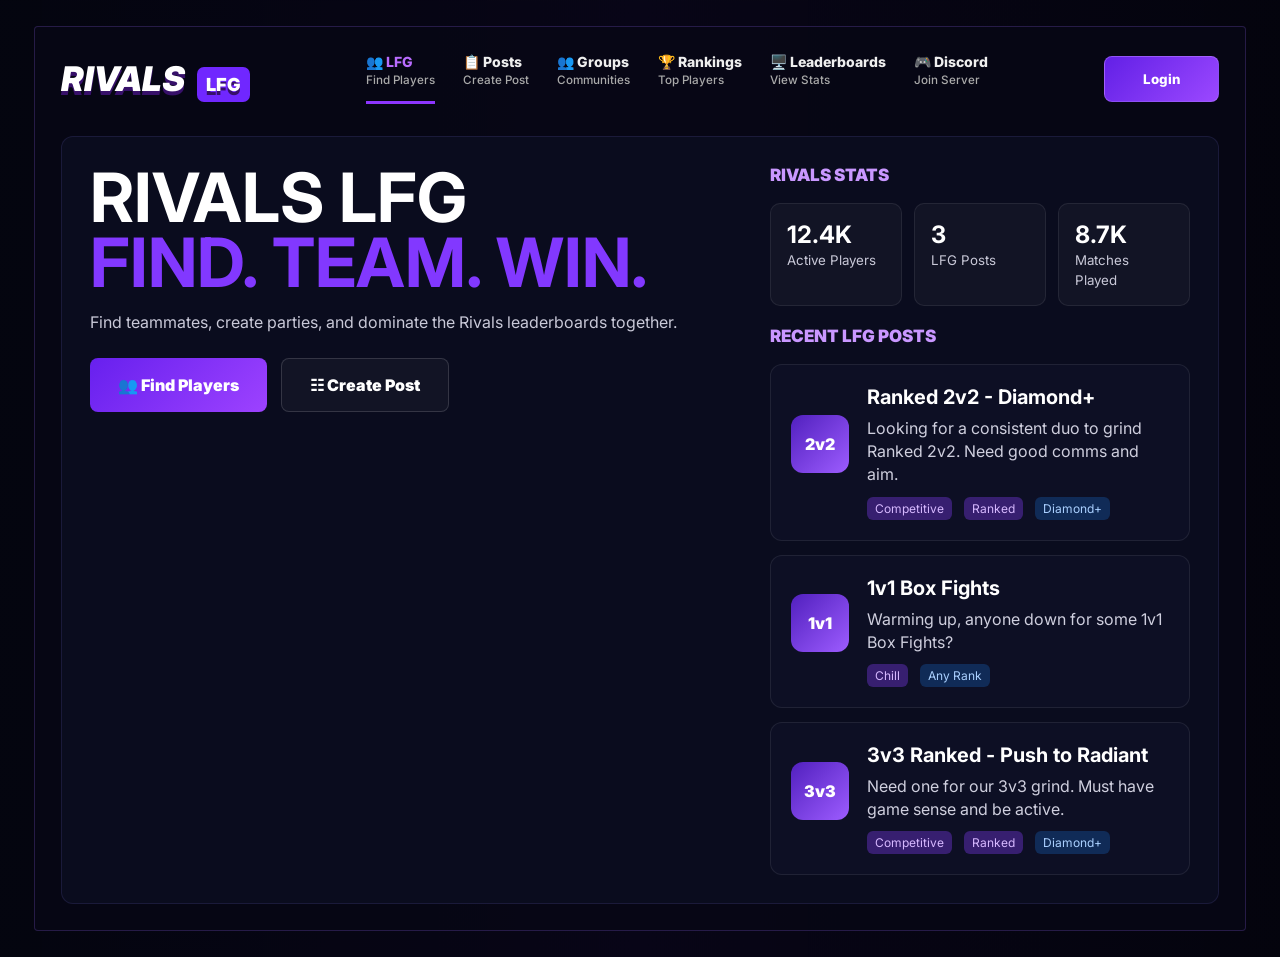
==== index.html @ 2d74c117 "Add files via upload" ====
<!DOCTYPE html>
<html lang="en">
<head>
<meta charset="UTF-8" />
<meta name="viewport" content="width=device-width, initial-scale=1.0" />
<title>Rivals LFG</title>
<link href="https://fonts.googleapis.com/css2?family=Inter:wght@400;600;700;800;900&display=swap" rel="stylesheet">
<style>
*{margin:0;padding:0;box-sizing:border-box;font-family:Inter,sans-serif}
body{background:#05050d;color:white;min-height:100vh}
.page{
  min-height:100vh;
  padding:26px 34px;
  background:
    linear-gradient(90deg,rgba(4,5,15,.97),rgba(8,5,24,.88),rgba(4,4,13,.96)),
    url("background.png");
  background-size:cover;
  background-position:center;
}
.shell{
  border:1px solid rgba(150,100,255,.22);
  background:rgba(7,8,22,.86);
  border-radius:4px;
  min-height:calc(100vh - 52px);
  padding:26px;
}
nav{display:flex;align-items:center;justify-content:space-between;margin-bottom:32px}
.logo{font-size:34px;font-weight:950;font-style:italic;text-shadow:0 4px 0 #37106a}
.logo span{font-size:18px;background:#7027ff;padding:7px 9px;border-radius:7px;margin-left:6px;font-style:normal}
.nav-links{display:flex;gap:28px}
.nav-item{font-size:14px;font-weight:800;color:#eee;padding-bottom:14px}
.nav-item small{display:block;color:#aaa;font-weight:500;margin-top:3px}
.active{color:#b96cff;border-bottom:3px solid #8d35ff}
.login{
  background:linear-gradient(135deg,#6220e6,#9b48ff);
  border:1px solid rgba(180,130,255,.45);
  color:white;
  padding:14px 38px;
  border-radius:8px;
  font-weight:800;
}
.panel{
  background:rgba(12,14,34,.82);
  border:1px solid rgba(150,130,255,.12);
  border-radius:12px;
  padding:28px;
}
.header{margin-bottom:26px}
.header h1{font-size:36px;color:#e7d7ff;margin-bottom:8px}
.header p{color:#c9c9d8}
.main{display:grid;grid-template-columns:1fr 420px;gap:26px}
.form-grid{display:grid;grid-template-columns:1fr 1fr;gap:18px}
.field.full{grid-column:1 / 3}
label{
  display:block;
  color:#c997ff;
  font-weight:800;
  font-size:14px;
  margin-bottom:8px;
}
input,textarea{
  width:100%;
  background:rgba(5,6,18,.75);
  border:1px solid rgba(255,255,255,.1);
  color:white;
  border-radius:8px;
  padding:15px;
  outline:none;
  font-size:14px;
}
textarea{height:140px;resize:none}

.dropdown{position:relative;width:100%}
.dropdown-btn{
  width:100%;
  height:52px;
  background:rgba(5,6,18,.75);
  border:1px solid rgba(255,255,255,.1);
  color:white;
  border-radius:8px;
  padding:0 16px;
  outline:none;
  font-size:14px;
  font-weight:700;
  display:flex;
  align-items:center;
  justify-content:space-between;
  cursor:pointer;
}
.dropdown-btn:hover{
  border-color:rgba(155,77,255,.75);
  box-shadow:0 0 18px rgba(118,54,255,.18);
}
.dropdown-arrow{
  color:#c997ff;
  font-size:16px;
  transition:.2s;
}
.dropdown.open .dropdown-arrow{transform:rotate(180deg)}
.dropdown-menu{
  display:none;
  position:absolute;
  top:60px;
  left:0;
  width:100%;
  background:rgba(12,14,34,.98);
  border:1px solid rgba(143,74,255,.45);
  border-radius:10px;
  overflow:hidden;
  z-index:999;
  backdrop-filter:blur(18px);
  box-shadow:0 18px 45px rgba(0,0,0,.45),0 0 30px rgba(109,36,255,.18);
}
.dropdown.open .dropdown-menu{display:block}
.dropdown-item{
  padding:14px 16px;
  color:#ddd;
  cursor:pointer;
  font-size:14px;
  font-weight:700;
}
.dropdown-item:hover{
  background:rgba(109,36,255,.2);
  color:white;
}
.dropdown-item.selected{
  background:linear-gradient(90deg,rgba(109,36,255,.45),rgba(109,36,255,.16));
  color:white;
}
.dropdown-item.selected::before{
  content:"✓ ";
  color:#c997ff;
}

.tags{display:flex;gap:10px;flex-wrap:wrap}
.tag{
  padding:10px 18px;
  border-radius:8px;
  border:1px solid rgba(157,86,255,.55);
  background:rgba(255,255,255,.035);
  color:#e7e0ff;
  font-weight:700;
  cursor:pointer;
}
.tag.active-tag{background:rgba(124,43,255,.45);border-color:#9b4dff}
.counter{display:flex;align-items:center;gap:12px}
.counter button{
  width:44px;height:44px;border-radius:8px;
  border:1px solid rgba(255,255,255,.12);
  background:rgba(255,255,255,.05);
  color:white;font-size:20px;font-weight:900;
}
.counter span{
  width:60px;height:44px;display:grid;place-items:center;
  border-radius:8px;background:rgba(5,6,18,.75);
  border:1px solid rgba(255,255,255,.1);font-weight:900;
}
.actions{grid-column:1 / 3;display:flex;justify-content:flex-end;gap:14px;margin-top:8px}
.cancel,.create{height:48px;padding:0 32px;border-radius:8px;font-weight:900;cursor:pointer}
.cancel{background:transparent;color:white;border:1px solid rgba(255,255,255,.14)}
.create{
  background:linear-gradient(135deg,#6720ee,#9d42ff);
  color:white;border:none;box-shadow:0 0 25px rgba(118,54,255,.3);
}
.preview{position:sticky;top:24px}
.preview-title{color:#c997ff;font-size:17px;font-weight:900;margin-bottom:18px}
.preview-card{
  background:rgba(15,17,38,.86);
  border:1px solid rgba(143,74,255,.45);
  border-radius:12px;
  padding:22px;
}
.mode-icon{
  width:58px;height:58px;border-radius:12px;
  display:grid;place-items:center;
  background:linear-gradient(135deg,#5120be,#9d5cff);
  font-weight:950;margin-bottom:16px;
}
.preview-card h2{font-size:24px;margin-bottom:10px}
.pill{
  background:rgba(135,60,255,.35);
  color:#d7b9ff;
  padding:4px 8px;
  border-radius:6px;
  font-size:12px;
  margin-right:6px;
}
.blue{background:rgba(20,78,150,.45);color:#aad0ff}
.preview-card p{color:#cfcfde;line-height:1.5;margin:18px 0}
.info{
  display:grid;grid-template-columns:1fr 1fr;gap:14px;
  border-top:1px solid rgba(255,255,255,.08);
  border-bottom:1px solid rgba(255,255,255,.08);
  padding:18px 0;
}
.info div{color:#eee}
.info small{display:block;color:#a66dff;font-weight:800;margin-bottom:4px}
.host{display:flex;align-items:center;gap:12px;margin-top:18px}
.avatar{
  width:48px;height:48px;border-radius:50%;
  background:linear-gradient(135deg,#7b2cff,#ff4db8);
  display:grid;place-items:center;
}
.host small{display:block;color:#9cc4ff;margin-top:3px}
.join{
  width:100%;height:48px;margin-top:20px;border:none;border-radius:8px;
  background:linear-gradient(135deg,#6720ee,#9d42ff);
  color:white;font-weight:900;
}
.notice{
  margin-top:18px;padding:16px;border-radius:10px;
  background:rgba(255,255,255,.035);
  border:1px solid rgba(255,255,255,.08);
  color:#c9c9d8;font-size:14px;line-height:1.45;
}
@media(max-width:1050px){
  .main,.form-grid{grid-template-columns:1fr}
  .field.full,.actions{grid-column:auto}
  nav,.nav-links{flex-wrap:wrap}
}

.main{display:block}
.toolbar{
  display:grid;
  grid-template-columns:1fr 170px 170px 170px;
  gap:12px;
  margin-bottom:20px;
}
.search{
  width:100%;
  background:rgba(5,6,18,.75);
  border:1px solid rgba(255,255,255,.1);
  color:white;
  border-radius:8px;
  padding:15px;
  outline:none;
  font-size:14px;
}
.posts-list{display:grid;gap:14px}
.post-card{
  display:grid;
  grid-template-columns:80px 1fr 170px 90px;
  align-items:center;
  gap:18px;
  padding:20px;
  border-radius:12px;
  background:rgba(15,17,38,.86);
  border:1px solid rgba(255,255,255,.08);
}
.post-card:hover{border-color:rgba(143,74,255,.45);box-shadow:0 0 25px rgba(118,54,255,.14)}
.post-card h3{font-size:20px;margin-bottom:8px}
.post-card p{color:#cfcfde;line-height:1.45}
.post-tags{margin-top:10px;display:flex;gap:6px;flex-wrap:wrap}
.host-mini{display:flex;gap:10px;align-items:center}
.avatar-mini{
  width:44px;height:44px;border-radius:50%;
  background:linear-gradient(135deg,#7b2cff,#ff4db8);
  display:grid;place-items:center;
}
.host-mini small{display:block;color:#9cc4ff;margin-top:3px}
.players-mini{text-align:center;color:#d9ccff;font-weight:900}
.empty-state{
  padding:28px;
  border-radius:12px;
  background:rgba(255,255,255,.035);
  border:1px solid rgba(255,255,255,.08);
  color:#c9c9d8;
}
.create-link{
  display:inline-flex;
  align-items:center;
  justify-content:center;
  height:48px;
  padding:0 26px;
  border-radius:8px;
  background:linear-gradient(135deg,#6720ee,#9d42ff);
  color:white;
  text-decoration:none;
  font-weight:900;
  margin-top:18px;
}
@media(max-width:1050px){
  .toolbar,.post-card{grid-template-columns:1fr}
}

.hero{display:grid;grid-template-columns:1fr 420px;gap:26px;align-items:start}
.hero h1{font-size:68px;line-height:.95;color:white;margin-bottom:18px}
.hero h1 span{display:block;color:#8238ff}
.actions-home{display:flex;gap:14px;margin-top:24px}
.home-btn{height:54px;padding:0 28px;border-radius:8px;text-decoration:none;display:flex;align-items:center;font-weight:900}
.primary{background:linear-gradient(135deg,#6720ee,#9d42ff);color:white}
.secondary{border:1px solid rgba(255,255,255,.14);color:white;background:rgba(255,255,255,.035)}
.stats-row{display:grid;grid-template-columns:repeat(3,1fr);gap:12px;margin-bottom:20px}
.stat-box{background:rgba(255,255,255,.035);border:1px solid rgba(255,255,255,.08);border-radius:10px;padding:16px}
.stat-box b{font-size:24px;display:block}
.stat-box small{color:#c9c9d8}
@media(max-width:1050px){.hero{grid-template-columns:1fr}}
</style>
</head>
<body>
<div class="page">
  <div class="shell">
    <nav>
      <div class="logo">RIVALS <span>LFG</span></div>
      <div class="nav-links">
        <div class="nav-item active">👥 LFG<small>Find Players</small></div>
        <div class="nav-item">📋 Posts<small>Create Post</small></div>
        <div class="nav-item">👥 Groups<small>Communities</small></div>
        <div class="nav-item">🏆 Rankings<small>Top Players</small></div>
        <div class="nav-item">🖥️ Leaderboards<small>View Stats</small></div>
        <div class="nav-item">🎮 Discord<small>Join Server</small></div>
      </div>
      <button class="login">Login</button>
    </nav>

    <section class="panel hero">
      <div>
        <div class="header">
          <h1>RIVALS LFG <span>FIND. TEAM. WIN.</span></h1>
          <p>Find teammates, create parties, and dominate the Rivals leaderboards together.</p>
        </div>
        <div class="actions-home">
          <a class="home-btn primary" href="find-players.html">👥 Find Players</a>
          <a class="home-btn secondary" href="create-post.html">☷ Create Post</a>
        </div>
      </div>

      <aside>
        <div class="preview-title">RIVALS STATS</div>
        <div class="stats-row">
          <div class="stat-box"><b id="activePlayers">12.4K</b><small>Active Players</small></div>
          <div class="stat-box"><b id="postCount">0</b><small>LFG Posts</small></div>
          <div class="stat-box"><b>8.7K</b><small>Matches Played</small></div>
        </div>
        <div class="preview-title">RECENT LFG POSTS</div>
        <div class="posts-list" id="recentPosts"></div>
      </aside>
    </section>
  </div>
</div>

<script src="posts.js"></script>
<script>
function modeShort(mode) {
  if (mode.includes("1v1")) return "1v1";
  if (mode.includes("3v3")) return "3v3";
  if (mode.includes("5v5")) return "5v5";
  return "2v2";
}

const posts = getPosts();
document.querySelector("#postCount").textContent = posts.length;

document.querySelector("#recentPosts").innerHTML = posts.slice(0,3).map(post => `
  <article class="post-card" style="grid-template-columns:58px 1fr;">
    <div class="mode-icon">${modeShort(post.gameMode)}</div>
    <div>
      <h3>${post.title}</h3>
      <p>${post.description}</p>
      <div class="post-tags">
        ${post.tags.map(tag => `<span class="pill">${tag}</span>`).join("")}
        <span class="pill blue">${post.rank}</span>
      </div>
    </div>
  </article>
`).join("");
</script>
</body>
</html>
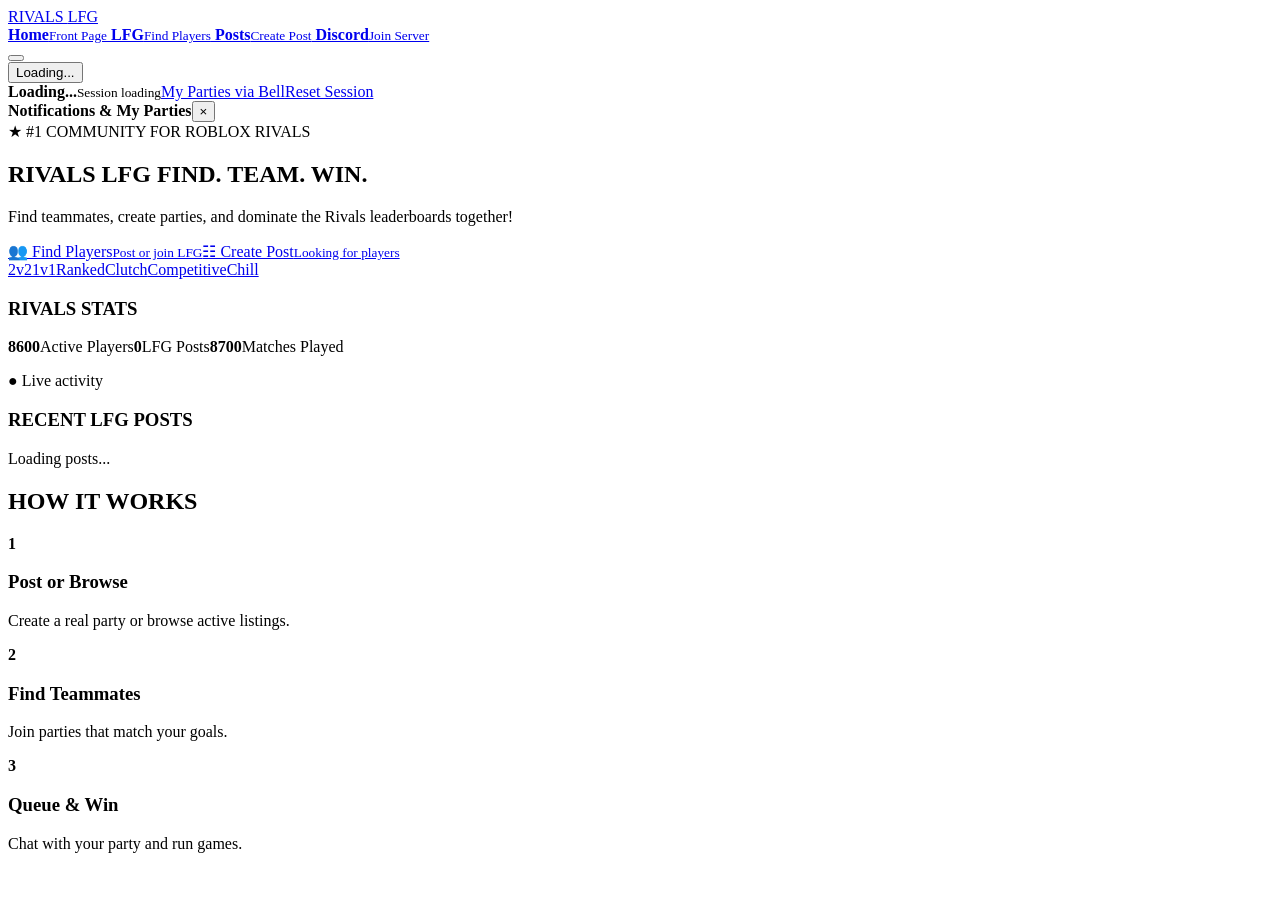
==== commit 29c3d503: "Add files via upload" ====
--- a/index.html
+++ b/index.html
@@ -1,369 +1 @@
-<!DOCTYPE html>
-<html lang="en">
-<head>
-<meta charset="UTF-8" />
-<meta name="viewport" content="width=device-width, initial-scale=1.0" />
-<title>Rivals LFG</title>
-<link href="https://fonts.googleapis.com/css2?family=Inter:wght@400;600;700;800;900&display=swap" rel="stylesheet">
-<style>
-*{margin:0;padding:0;box-sizing:border-box;font-family:Inter,sans-serif}
-body{background:#05050d;color:white;min-height:100vh}
-.page{
-  min-height:100vh;
-  padding:26px 34px;
-  background:
-    linear-gradient(90deg,rgba(4,5,15,.97),rgba(8,5,24,.88),rgba(4,4,13,.96)),
-    url("background.png");
-  background-size:cover;
-  background-position:center;
-}
-.shell{
-  border:1px solid rgba(150,100,255,.22);
-  background:rgba(7,8,22,.86);
-  border-radius:4px;
-  min-height:calc(100vh - 52px);
-  padding:26px;
-}
-nav{display:flex;align-items:center;justify-content:space-between;margin-bottom:32px}
-.logo{font-size:34px;font-weight:950;font-style:italic;text-shadow:0 4px 0 #37106a}
-.logo span{font-size:18px;background:#7027ff;padding:7px 9px;border-radius:7px;margin-left:6px;font-style:normal}
-.nav-links{display:flex;gap:28px}
-.nav-item{font-size:14px;font-weight:800;color:#eee;padding-bottom:14px}
-.nav-item small{display:block;color:#aaa;font-weight:500;margin-top:3px}
-.active{color:#b96cff;border-bottom:3px solid #8d35ff}
-.login{
-  background:linear-gradient(135deg,#6220e6,#9b48ff);
-  border:1px solid rgba(180,130,255,.45);
-  color:white;
-  padding:14px 38px;
-  border-radius:8px;
-  font-weight:800;
-}
-.panel{
-  background:rgba(12,14,34,.82);
-  border:1px solid rgba(150,130,255,.12);
-  border-radius:12px;
-  padding:28px;
-}
-.header{margin-bottom:26px}
-.header h1{font-size:36px;color:#e7d7ff;margin-bottom:8px}
-.header p{color:#c9c9d8}
-.main{display:grid;grid-template-columns:1fr 420px;gap:26px}
-.form-grid{display:grid;grid-template-columns:1fr 1fr;gap:18px}
-.field.full{grid-column:1 / 3}
-label{
-  display:block;
-  color:#c997ff;
-  font-weight:800;
-  font-size:14px;
-  margin-bottom:8px;
-}
-input,textarea{
-  width:100%;
-  background:rgba(5,6,18,.75);
-  border:1px solid rgba(255,255,255,.1);
-  color:white;
-  border-radius:8px;
-  padding:15px;
-  outline:none;
-  font-size:14px;
-}
-textarea{height:140px;resize:none}
-
-.dropdown{position:relative;width:100%}
-.dropdown-btn{
-  width:100%;
-  height:52px;
-  background:rgba(5,6,18,.75);
-  border:1px solid rgba(255,255,255,.1);
-  color:white;
-  border-radius:8px;
-  padding:0 16px;
-  outline:none;
-  font-size:14px;
-  font-weight:700;
-  display:flex;
-  align-items:center;
-  justify-content:space-between;
-  cursor:pointer;
-}
-.dropdown-btn:hover{
-  border-color:rgba(155,77,255,.75);
-  box-shadow:0 0 18px rgba(118,54,255,.18);
-}
-.dropdown-arrow{
-  color:#c997ff;
-  font-size:16px;
-  transition:.2s;
-}
-.dropdown.open .dropdown-arrow{transform:rotate(180deg)}
-.dropdown-menu{
-  display:none;
-  position:absolute;
-  top:60px;
-  left:0;
-  width:100%;
-  background:rgba(12,14,34,.98);
-  border:1px solid rgba(143,74,255,.45);
-  border-radius:10px;
-  overflow:hidden;
-  z-index:999;
-  backdrop-filter:blur(18px);
-  box-shadow:0 18px 45px rgba(0,0,0,.45),0 0 30px rgba(109,36,255,.18);
-}
-.dropdown.open .dropdown-menu{display:block}
-.dropdown-item{
-  padding:14px 16px;
-  color:#ddd;
-  cursor:pointer;
-  font-size:14px;
-  font-weight:700;
-}
-.dropdown-item:hover{
-  background:rgba(109,36,255,.2);
-  color:white;
-}
-.dropdown-item.selected{
-  background:linear-gradient(90deg,rgba(109,36,255,.45),rgba(109,36,255,.16));
-  color:white;
-}
-.dropdown-item.selected::before{
-  content:"✓ ";
-  color:#c997ff;
-}
-
-.tags{display:flex;gap:10px;flex-wrap:wrap}
-.tag{
-  padding:10px 18px;
-  border-radius:8px;
-  border:1px solid rgba(157,86,255,.55);
-  background:rgba(255,255,255,.035);
-  color:#e7e0ff;
-  font-weight:700;
-  cursor:pointer;
-}
-.tag.active-tag{background:rgba(124,43,255,.45);border-color:#9b4dff}
-.counter{display:flex;align-items:center;gap:12px}
-.counter button{
-  width:44px;height:44px;border-radius:8px;
-  border:1px solid rgba(255,255,255,.12);
-  background:rgba(255,255,255,.05);
-  color:white;font-size:20px;font-weight:900;
-}
-.counter span{
-  width:60px;height:44px;display:grid;place-items:center;
-  border-radius:8px;background:rgba(5,6,18,.75);
-  border:1px solid rgba(255,255,255,.1);font-weight:900;
-}
-.actions{grid-column:1 / 3;display:flex;justify-content:flex-end;gap:14px;margin-top:8px}
-.cancel,.create{height:48px;padding:0 32px;border-radius:8px;font-weight:900;cursor:pointer}
-.cancel{background:transparent;color:white;border:1px solid rgba(255,255,255,.14)}
-.create{
-  background:linear-gradient(135deg,#6720ee,#9d42ff);
-  color:white;border:none;box-shadow:0 0 25px rgba(118,54,255,.3);
-}
-.preview{position:sticky;top:24px}
-.preview-title{color:#c997ff;font-size:17px;font-weight:900;margin-bottom:18px}
-.preview-card{
-  background:rgba(15,17,38,.86);
-  border:1px solid rgba(143,74,255,.45);
-  border-radius:12px;
-  padding:22px;
-}
-.mode-icon{
-  width:58px;height:58px;border-radius:12px;
-  display:grid;place-items:center;
-  background:linear-gradient(135deg,#5120be,#9d5cff);
-  font-weight:950;margin-bottom:16px;
-}
-.preview-card h2{font-size:24px;margin-bottom:10px}
-.pill{
-  background:rgba(135,60,255,.35);
-  color:#d7b9ff;
-  padding:4px 8px;
-  border-radius:6px;
-  font-size:12px;
-  margin-right:6px;
-}
-.blue{background:rgba(20,78,150,.45);color:#aad0ff}
-.preview-card p{color:#cfcfde;line-height:1.5;margin:18px 0}
-.info{
-  display:grid;grid-template-columns:1fr 1fr;gap:14px;
-  border-top:1px solid rgba(255,255,255,.08);
-  border-bottom:1px solid rgba(255,255,255,.08);
-  padding:18px 0;
-}
-.info div{color:#eee}
-.info small{display:block;color:#a66dff;font-weight:800;margin-bottom:4px}
-.host{display:flex;align-items:center;gap:12px;margin-top:18px}
-.avatar{
-  width:48px;height:48px;border-radius:50%;
-  background:linear-gradient(135deg,#7b2cff,#ff4db8);
-  display:grid;place-items:center;
-}
-.host small{display:block;color:#9cc4ff;margin-top:3px}
-.join{
-  width:100%;height:48px;margin-top:20px;border:none;border-radius:8px;
-  background:linear-gradient(135deg,#6720ee,#9d42ff);
-  color:white;font-weight:900;
-}
-.notice{
-  margin-top:18px;padding:16px;border-radius:10px;
-  background:rgba(255,255,255,.035);
-  border:1px solid rgba(255,255,255,.08);
-  color:#c9c9d8;font-size:14px;line-height:1.45;
-}
-@media(max-width:1050px){
-  .main,.form-grid{grid-template-columns:1fr}
-  .field.full,.actions{grid-column:auto}
-  nav,.nav-links{flex-wrap:wrap}
-}
-
-.main{display:block}
-.toolbar{
-  display:grid;
-  grid-template-columns:1fr 170px 170px 170px;
-  gap:12px;
-  margin-bottom:20px;
-}
-.search{
-  width:100%;
-  background:rgba(5,6,18,.75);
-  border:1px solid rgba(255,255,255,.1);
-  color:white;
-  border-radius:8px;
-  padding:15px;
-  outline:none;
-  font-size:14px;
-}
-.posts-list{display:grid;gap:14px}
-.post-card{
-  display:grid;
-  grid-template-columns:80px 1fr 170px 90px;
-  align-items:center;
-  gap:18px;
-  padding:20px;
-  border-radius:12px;
-  background:rgba(15,17,38,.86);
-  border:1px solid rgba(255,255,255,.08);
-}
-.post-card:hover{border-color:rgba(143,74,255,.45);box-shadow:0 0 25px rgba(118,54,255,.14)}
-.post-card h3{font-size:20px;margin-bottom:8px}
-.post-card p{color:#cfcfde;line-height:1.45}
-.post-tags{margin-top:10px;display:flex;gap:6px;flex-wrap:wrap}
-.host-mini{display:flex;gap:10px;align-items:center}
-.avatar-mini{
-  width:44px;height:44px;border-radius:50%;
-  background:linear-gradient(135deg,#7b2cff,#ff4db8);
-  display:grid;place-items:center;
-}
-.host-mini small{display:block;color:#9cc4ff;margin-top:3px}
-.players-mini{text-align:center;color:#d9ccff;font-weight:900}
-.empty-state{
-  padding:28px;
-  border-radius:12px;
-  background:rgba(255,255,255,.035);
-  border:1px solid rgba(255,255,255,.08);
-  color:#c9c9d8;
-}
-.create-link{
-  display:inline-flex;
-  align-items:center;
-  justify-content:center;
-  height:48px;
-  padding:0 26px;
-  border-radius:8px;
-  background:linear-gradient(135deg,#6720ee,#9d42ff);
-  color:white;
-  text-decoration:none;
-  font-weight:900;
-  margin-top:18px;
-}
-@media(max-width:1050px){
-  .toolbar,.post-card{grid-template-columns:1fr}
-}
-
-.hero{display:grid;grid-template-columns:1fr 420px;gap:26px;align-items:start}
-.hero h1{font-size:68px;line-height:.95;color:white;margin-bottom:18px}
-.hero h1 span{display:block;color:#8238ff}
-.actions-home{display:flex;gap:14px;margin-top:24px}
-.home-btn{height:54px;padding:0 28px;border-radius:8px;text-decoration:none;display:flex;align-items:center;font-weight:900}
-.primary{background:linear-gradient(135deg,#6720ee,#9d42ff);color:white}
-.secondary{border:1px solid rgba(255,255,255,.14);color:white;background:rgba(255,255,255,.035)}
-.stats-row{display:grid;grid-template-columns:repeat(3,1fr);gap:12px;margin-bottom:20px}
-.stat-box{background:rgba(255,255,255,.035);border:1px solid rgba(255,255,255,.08);border-radius:10px;padding:16px}
-.stat-box b{font-size:24px;display:block}
-.stat-box small{color:#c9c9d8}
-@media(max-width:1050px){.hero{grid-template-columns:1fr}}
-</style>
-</head>
-<body>
-<div class="page">
-  <div class="shell">
-    <nav>
-      <div class="logo">RIVALS <span>LFG</span></div>
-      <div class="nav-links">
-        <div class="nav-item active">👥 LFG<small>Find Players</small></div>
-        <div class="nav-item">📋 Posts<small>Create Post</small></div>
-        <div class="nav-item">👥 Groups<small>Communities</small></div>
-        <div class="nav-item">🏆 Rankings<small>Top Players</small></div>
-        <div class="nav-item">🖥️ Leaderboards<small>View Stats</small></div>
-        <div class="nav-item">🎮 Discord<small>Join Server</small></div>
-      </div>
-      <button class="login">Login</button>
-    </nav>
-
-    <section class="panel hero">
-      <div>
-        <div class="header">
-          <h1>RIVALS LFG <span>FIND. TEAM. WIN.</span></h1>
-          <p>Find teammates, create parties, and dominate the Rivals leaderboards together.</p>
-        </div>
-        <div class="actions-home">
-          <a class="home-btn primary" href="find-players.html">👥 Find Players</a>
-          <a class="home-btn secondary" href="create-post.html">☷ Create Post</a>
-        </div>
-      </div>
-
-      <aside>
-        <div class="preview-title">RIVALS STATS</div>
-        <div class="stats-row">
-          <div class="stat-box"><b id="activePlayers">12.4K</b><small>Active Players</small></div>
-          <div class="stat-box"><b id="postCount">0</b><small>LFG Posts</small></div>
-          <div class="stat-box"><b>8.7K</b><small>Matches Played</small></div>
-        </div>
-        <div class="preview-title">RECENT LFG POSTS</div>
-        <div class="posts-list" id="recentPosts"></div>
-      </aside>
-    </section>
-  </div>
-</div>
-
-<script src="posts.js"></script>
-<script>
-function modeShort(mode) {
-  if (mode.includes("1v1")) return "1v1";
-  if (mode.includes("3v3")) return "3v3";
-  if (mode.includes("5v5")) return "5v5";
-  return "2v2";
-}
-
-const posts = getPosts();
-document.querySelector("#postCount").textContent = posts.length;
-
-document.querySelector("#recentPosts").innerHTML = posts.slice(0,3).map(post => `
-  <article class="post-card" style="grid-template-columns:58px 1fr;">
-    <div class="mode-icon">${modeShort(post.gameMode)}</div>
-    <div>
-      <h3>${post.title}</h3>
-      <p>${post.description}</p>
-      <div class="post-tags">
-        ${post.tags.map(tag => `<span class="pill">${tag}</span>`).join("")}
-        <span class="pill blue">${post.rank}</span>
-      </div>
-    </div>
-  </article>
-`).join("");
-</script>
-</body>
-</html>
+<!doctype html><html lang="en"><head><meta charset="utf-8"><meta name="viewport" content="width=device-width,initial-scale=1"><title>Rivals LFG</title><link href="https://fonts.googleapis.com/css2?family=Inter:wght@400;600;700;800;900&display=swap" rel="stylesheet"><link rel="stylesheet" href="static/css/style.css"></head><body><div class="site"><nav class="nav"><a class="logo" href="index.html">RIVALS <span>LFG</span></a><div class="navlinks"><a class="navitem" data-nav="home" href="index.html"><b><span class="nav-ico ico-home"></span> Home</b><small>Front Page</small></a><a class="navitem" data-nav="lfg" href="find-players.html"><b><span class="nav-ico ico-lfg"></span> LFG</b><small>Find Players</small></a><a class="navitem" data-nav="posts" href="create-post.html"><b><span class="nav-ico ico-posts"></span> Posts</b><small>Create Post</small></a><a class="navitem" target="_blank" href="https://discord.com"><b><span class="nav-ico ico-discord"></span> Discord</b><small>Join Server</small></a></div><div class="navright"><button id="bell" class="bell" type="button"><i class="bell-icon"></i></button><div class="profile"><button id="profileBtn" class="loginbtn" type="button">Loading...</button><div class="profilemenu"><strong id="profileName">Loading...</strong><small id="profileMeta">Session loading</small><a href="#" id="profileParties">My Parties via Bell</a><a href="#" id="resetSession">Reset Session</a></div></div></div></nav><div id="notifyPanel" class="notify-panel"><div class="notify-head"><b>Notifications & My Parties</b><button id="closeNotify" type="button">×</button></div><div id="notifyContent" class="notify-content"></div></div><main class="hero"><section><div class="badge">★ #1 COMMUNITY FOR ROBLOX RIVALS</div><h1>RIVALS LFG <span>FIND. TEAM. WIN.</span></h1><p>Find teammates, create parties, and dominate the Rivals leaderboards together!</p><div class="hero-actions"><a class="primary" href="find-players.html">👥 Find Players<small>Post or join LFG</small></a><a class="secondary" href="create-post.html">☷ Create Post<small>Looking for players</small></a></div><div class="tags-mini"><a href="find-players.html?tag=2v2">2v2</a><a href="find-players.html?tag=1v1">1v1</a><a href="find-players.html?tag=Ranked">Ranked</a><a href="find-players.html?tag=Clutch">Clutch</a><a href="find-players.html?tag=Competitive">Competitive</a><a href="find-players.html?tag=Chill">Chill</a></div></section><aside class="home-side"><div class="glass stats"><h3>RIVALS STATS</h3><div><strong id="homeActive">8600</strong><span>Active Players</span><strong id="homePosts">0</strong><span>LFG Posts</span><strong id="homeMatches">8700</strong><span>Matches Played</span></div><p class="live">● Live activity</p></div><div class="glass recent"><h3>RECENT LFG POSTS</h3><div id="recentPosts"><p>Loading posts...</p></div></div></aside></main><section class="how"><h2>HOW IT WORKS</h2><div><article><b>1</b><h3>Post or Browse</h3><p>Create a real party or browse active listings.</p></article><article><b>2</b><h3>Find Teammates</h3><p>Join parties that match your goals.</p></article><article><b>3</b><h3>Queue & Win</h3><p>Chat with your party and run games.</p></article></div></section></div><script src="static/js/config.js"></script><script src="static/js/common.js"></script><script src="static/js/index.js"></script></body></html>
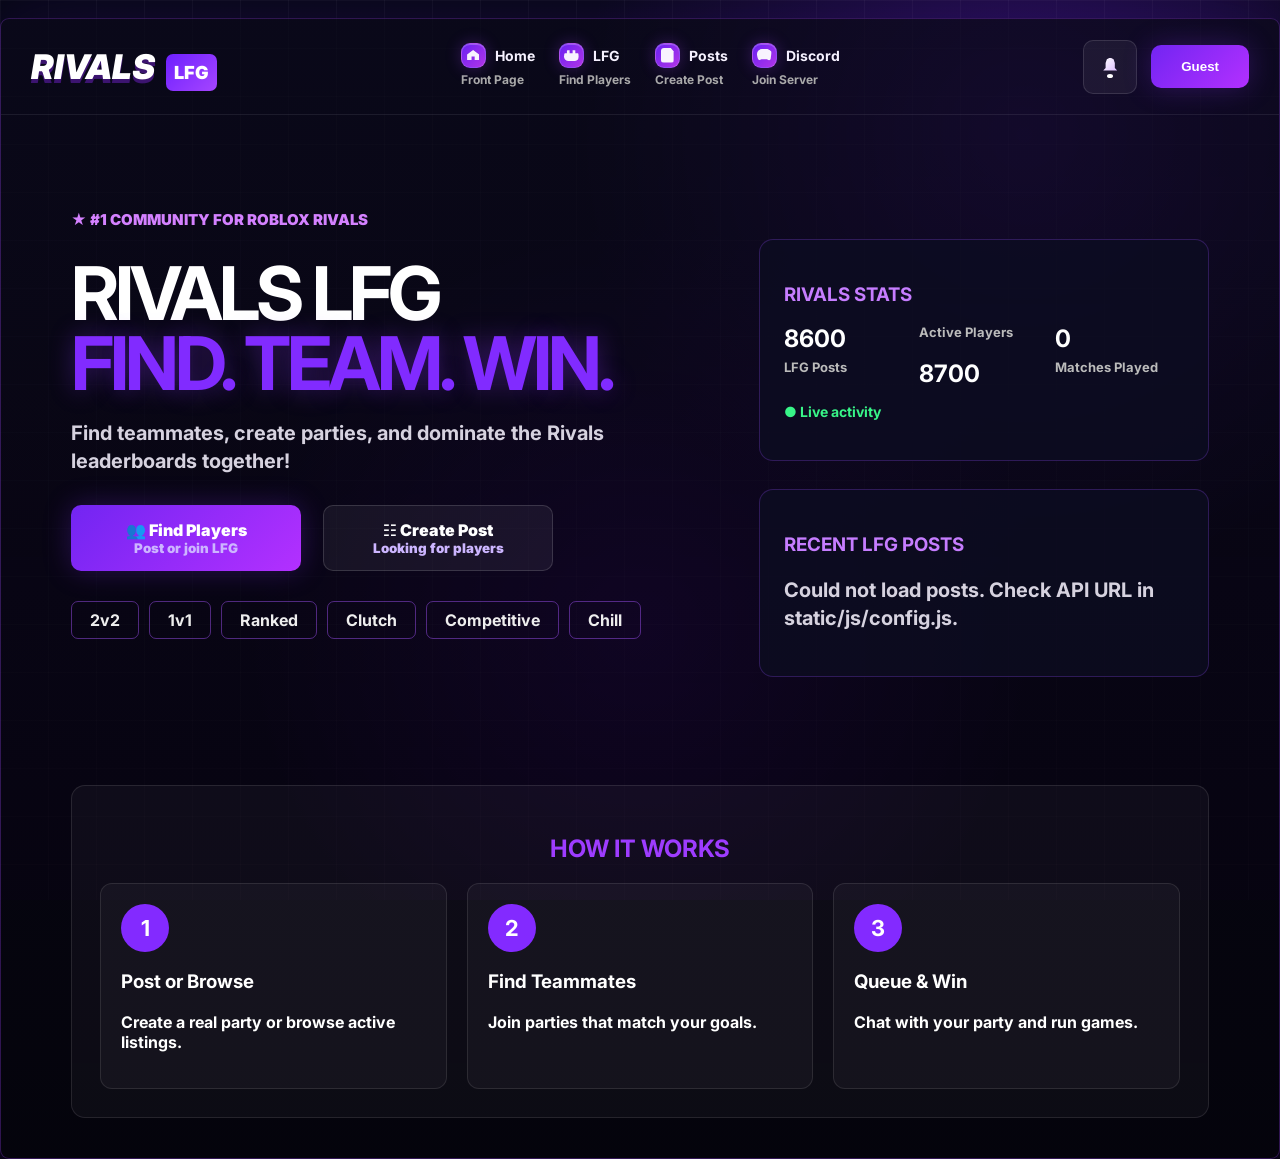
==== commit c30b0ec7: "Update index.html" ====
--- a/index.html
+++ b/index.html
@@ -1 +1 @@
-<!doctype html><html lang="en"><head><meta charset="utf-8"><meta name="viewport" content="width=device-width,initial-scale=1"><title>Rivals LFG</title><link href="https://fonts.googleapis.com/css2?family=Inter:wght@400;600;700;800;900&display=swap" rel="stylesheet"><link rel="stylesheet" href="static/css/style.css"></head><body><div class="site"><nav class="nav"><a class="logo" href="index.html">RIVALS <span>LFG</span></a><div class="navlinks"><a class="navitem" data-nav="home" href="index.html"><b><span class="nav-ico ico-home"></span> Home</b><small>Front Page</small></a><a class="navitem" data-nav="lfg" href="find-players.html"><b><span class="nav-ico ico-lfg"></span> LFG</b><small>Find Players</small></a><a class="navitem" data-nav="posts" href="create-post.html"><b><span class="nav-ico ico-posts"></span> Posts</b><small>Create Post</small></a><a class="navitem" target="_blank" href="https://discord.com"><b><span class="nav-ico ico-discord"></span> Discord</b><small>Join Server</small></a></div><div class="navright"><button id="bell" class="bell" type="button"><i class="bell-icon"></i></button><div class="profile"><button id="profileBtn" class="loginbtn" type="button">Loading...</button><div class="profilemenu"><strong id="profileName">Loading...</strong><small id="profileMeta">Session loading</small><a href="#" id="profileParties">My Parties via Bell</a><a href="#" id="resetSession">Reset Session</a></div></div></div></nav><div id="notifyPanel" class="notify-panel"><div class="notify-head"><b>Notifications & My Parties</b><button id="closeNotify" type="button">×</button></div><div id="notifyContent" class="notify-content"></div></div><main class="hero"><section><div class="badge">★ #1 COMMUNITY FOR ROBLOX RIVALS</div><h1>RIVALS LFG <span>FIND. TEAM. WIN.</span></h1><p>Find teammates, create parties, and dominate the Rivals leaderboards together!</p><div class="hero-actions"><a class="primary" href="find-players.html">👥 Find Players<small>Post or join LFG</small></a><a class="secondary" href="create-post.html">☷ Create Post<small>Looking for players</small></a></div><div class="tags-mini"><a href="find-players.html?tag=2v2">2v2</a><a href="find-players.html?tag=1v1">1v1</a><a href="find-players.html?tag=Ranked">Ranked</a><a href="find-players.html?tag=Clutch">Clutch</a><a href="find-players.html?tag=Competitive">Competitive</a><a href="find-players.html?tag=Chill">Chill</a></div></section><aside class="home-side"><div class="glass stats"><h3>RIVALS STATS</h3><div><strong id="homeActive">8600</strong><span>Active Players</span><strong id="homePosts">0</strong><span>LFG Posts</span><strong id="homeMatches">8700</strong><span>Matches Played</span></div><p class="live">● Live activity</p></div><div class="glass recent"><h3>RECENT LFG POSTS</h3><div id="recentPosts"><p>Loading posts...</p></div></div></aside></main><section class="how"><h2>HOW IT WORKS</h2><div><article><b>1</b><h3>Post or Browse</h3><p>Create a real party or browse active listings.</p></article><article><b>2</b><h3>Find Teammates</h3><p>Join parties that match your goals.</p></article><article><b>3</b><h3>Queue & Win</h3><p>Chat with your party and run games.</p></article></div></section></div><script src="static/js/config.js"></script><script src="static/js/common.js"></script><script src="static/js/index.js"></script></body></html>+<!doctype html><html lang="en"><head><meta charset="utf-8"><meta name="viewport" content="width=device-width,initial-scale=1"><title>Rivals LFG</title><link href="https://fonts.googleapis.com/css2?family=Inter:wght@400;600;700;800;900&display=swap" rel="stylesheet"><link rel="stylesheet" href="static/css/style.css"></head><body><div class="site"><nav class="nav"><a class="logo" href="index.html">RIVALS <span>LFG</span></a><div class="navlinks"><a class="navitem" data-nav="home" href="index.html"><b><span class="nav-ico ico-home"></span> Home</b><small>Front Page</small></a><a class="navitem" data-nav="lfg" href="find-players.html"><b><span class="nav-ico ico-lfg"></span> LFG</b><small>Find Players</small></a><a class="navitem" data-nav="posts" href="create-post.html"><b><span class="nav-ico ico-posts"></span> Posts</b><small>Create Post</small></a><a class="navitem" target="_blank" href="https://discord.com"><b><span class="nav-ico ico-discord"></span> Discord</b><small>Join Server</small></a></div><div class="navright"><button id="bell" class="bell" type="button"><i class="bell-icon"></i></button><div class="profile"><button id="profileBtn" class="loginbtn" type="button">Loading...</button><div class="profilemenu"><strong id="profileName">Loading...</strong><small id="profileMeta">Session loading</small><a href="#" id="profileParties">My Parties via Bell</a><a href="#" id="resetSession">Reset Session</a></div></div></div></nav><div id="notifyPanel" class="notify-panel"><div class="notify-head"><b>Notifications & My Parties</b><button id="closeNotify" type="button">×</button></div><div id="notifyContent" class="notify-content"></div></div><main class="hero"><section><div class="badge">★ #1 COMMUNITY FOR ROBLOX RIVALS</div><h1>RIVALS LFG <span>FIND. TEAM. WIN.</span></h1><p>Find teammates, create parties, and dominate the Rivals leaderboards together!</p><div class="hero-actions"><a class="primary" href="find-players.html">👥 Find Players<small>Post or join LFG</small></a><a class="secondary" href="create-post.html">☷ Create Post<small>Looking for players</small></a></div><div class="tags-mini"><a href="find-players.html?tag=2v2">2v2</a><a href="find-players.html?tag=1v1">1v1</a><a href="find-players.html?tag=Ranked">Ranked</a><a href="find-players.html?tag=Clutch">Clutch</a><a href="find-players.html?tag=Competitive">Competitive</a><a href="find-players.html?tag=Chill">Chill</a></div></section><aside class="home-side"><div class="glass stats"><h3>RIVALS STATS</h3><div><strong id="homeActive">8600</strong><span>Active Players</span><strong id="homePosts">0</strong><span>LFG Posts</span><strong id="homeMatches">8700</strong><span>Matches Played</span></div><p class="live">● Live activity</p></div><div class="glass recent"><h3>RECENT LFG POSTS</h3><div id="recentPosts"><p>Loading posts...</p></div></div></aside></main><section class="how"><h2>HOW IT WORKS</h2><div><article><b>1</b><h3>Post or Browse</h3><p>Create a real party or browse active listings.</p></article><article><b>2</b><h3>Find Teammates</h3><p>Join parties that match your goals.</p></article><article><b>3</b><h3>Queue & Win</h3><p>Chat with your party and run games.</p></article></div></section></div><script src="static/js/config.js"></script><script src="static/js/common.js?v=2"></script><script src="static/js/index.js"></script></body></html>
--- a/static/css/style.css
+++ b/static/css/style.css
@@ -0,0 +1,58 @@
+*{box-sizing:border-box}body{margin:0;background:#05030d;color:#fff;font-family:Inter,system-ui,sans-serif;font-weight:700}body:before{content:"";position:fixed;inset:0;background:radial-gradient(circle at 80% 15%,rgba(122,29,255,.28),transparent 35%),radial-gradient(circle at 50% 70%,rgba(80,0,160,.35),transparent 45%),linear-gradient(180deg,#060713,#080013);z-index:-3}body:after{content:"";position:fixed;inset:0;background-image:linear-gradient(rgba(255,255,255,.035) 1px,transparent 1px),linear-gradient(90deg,rgba(255,255,255,.035) 1px,transparent 1px);background-size:48px 48px;z-index:-2}.site{max-width:1780px;margin:18px auto 0;border:1px solid rgba(158,70,255,.28);border-radius:9px;min-height:calc(100vh - 20px);background:linear-gradient(180deg,rgba(12,10,28,.72),rgba(5,4,12,.65));box-shadow:0 0 80px rgba(111,35,255,.16);overflow:hidden}.nav{height:96px;display:flex;align-items:center;padding:0 30px;border-bottom:1px solid rgba(255,255,255,.08);gap:24px}.logo{font-size:34px;font-style:italic;font-weight:950;color:#fff;text-decoration:none;text-shadow:0 4px 0 #3c1470;white-space:nowrap}.logo span{font-size:18px;background:linear-gradient(135deg,#6e20ff,#a545ff);padding:8px;border-radius:7px;font-style:normal;text-shadow:none;margin-left:5px}.navlinks{display:flex;gap:24px;margin:auto}.navitem{color:#f6f2ff;text-decoration:none;padding:14px 0 18px;position:relative;font-size:14px}.navitem small{display:block;color:#aaa;font-size:12px;margin-top:4px}.navitem.active:after{content:"";position:absolute;left:0;right:0;bottom:0;height:3px;background:#a334ff;box-shadow:0 0 18px #a334ff}.navright{display:flex;align-items:center;gap:14px}.loginbtn,.primary{background:linear-gradient(135deg,#7225f2,#b330ff);color:#fff;border:0;border-radius:10px;padding:14px 30px;text-decoration:none;font-weight:900;cursor:pointer;box-shadow:0 0 28px rgba(136,50,255,.25)}.bell{position:relative;background:rgba(255,255,255,.06);border:1px solid rgba(255,255,255,.12);border-radius:10px;color:#fff;width:54px;height:54px;cursor:pointer}.bell span{position:absolute;right:-7px;top:-7px;background:#ef2347;color:#fff;border-radius:999px;min-width:22px;height:22px;display:grid;place-items:center;font-size:12px}.profile{position:relative}.profilemenu{display:none;position:absolute;right:0;top:58px;background:#111025;border:1px solid rgba(154,70,255,.35);border-radius:12px;padding:16px;width:220px;z-index:20;box-shadow:0 20px 60px rgba(0,0,0,.5)}.profile:hover .profilemenu{display:grid;gap:10px}.profilemenu a{color:#cba6ff;text-decoration:none}.profilemenu small{color:#aaa}.notify-panel{display:none;position:fixed;right:55px;top:95px;width:390px;max-height:600px;overflow:auto;background:#111026;border:1px solid rgba(163,69,255,.45);border-radius:14px;z-index:50;box-shadow:0 30px 80px rgba(0,0,0,.55)}.notify-panel.open{display:block}.notify-head{display:flex;justify-content:space-between;align-items:center;padding:16px;border-bottom:1px solid rgba(255,255,255,.08)}.notify-head button{background:none;border:0;color:#fff;font-size:24px}.notify-content{padding:12px}.notif,.party-link{display:block;color:#fff;text-decoration:none;background:rgba(255,255,255,.045);border:1px solid rgba(255,255,255,.08);border-radius:10px;padding:12px;margin-bottom:10px}.notif.unread{border-color:#ff315c;background:rgba(255,49,92,.12)}.glass{background:rgba(14,14,34,.78);border:1px solid rgba(149,72,255,.25);border-radius:14px}.hero{display:grid;grid-template-columns:1fr 450px;gap:70px;padding:94px 70px 70px;min-height:620px}.badge,.section-kicker{display:inline-block;color:#d481ff;font-weight:950;font-size:15px;margin-bottom:14px}.hero h1{font-size:74px;line-height:.95;margin:15px 0 20px;letter-spacing:-4px}.hero h1 span{display:block;color:#812bff;text-shadow:0 0 25px rgba(143,54,255,.35)}.hero p,.pagehead p,.list-page p,.create-form>p{color:#d6d2df;font-size:20px;line-height:1.4}.hero-actions{display:flex;gap:22px;margin:30px 0}.hero-actions a{width:230px;display:flex;align-items:center;justify-content:center;flex-direction:column}.secondary,.ghost{background:rgba(255,255,255,.06);border:1px solid rgba(255,255,255,.14);color:#fff;border-radius:10px;padding:14px 28px;text-decoration:none;font-weight:900;cursor:pointer}.hero-actions small{color:#ccb5ff}.tags-mini{display:flex;gap:10px}.tags-mini a{color:#eee;border:1px solid rgba(167,85,255,.45);border-radius:7px;padding:8px 18px;text-decoration:none}.home-side{padding-top:30px}.stats,.recent{padding:24px;margin-bottom:28px}.stats h3,.recent h3{color:#c67dff}.stats div{display:grid;grid-template-columns:1fr 1fr 1fr;gap:6px}.stats strong{font-size:24px}.stats span{color:#bbb;font-size:13px}.live{color:#38f588!important;font-size:14px!important}.recent-row{display:grid;gap:4px;padding:14px;background:rgba(255,255,255,.05);border-radius:9px;margin:10px 0;color:#fff;text-decoration:none}.recent-row small{color:#c9c0d8}.how{margin:10px 70px 40px;padding:28px;border:1px solid rgba(255,255,255,.1);border-radius:14px;background:rgba(255,255,255,.035)}.how h2{text-align:center;color:#9e3cff}.how>div{display:grid;grid-template-columns:repeat(3,1fr);gap:20px}.how article{padding:20px;border:1px solid rgba(255,255,255,.1);border-radius:12px;background:rgba(255,255,255,.035)}.how article b{width:48px;height:48px;background:#832aff;border-radius:50%;display:grid;place-items:center;font-size:22px}.create-layout{display:grid;grid-template-columns:minmax(0,1fr) 430px;gap:30px;padding:36px}.create-form{padding:28px}.create-form h1,.list-page h1,.auth-card h1,.pagehead h1{font-size:50px;margin:0 0 10px;letter-spacing:-2px}.form-card{margin-top:22px;border:1px solid rgba(255,255,255,.08);border-radius:12px;overflow:visible;background:rgba(255,255,255,.025)}.grid3{display:grid;grid-template-columns:repeat(3,1fr);gap:18px;padding:22px}.form-card hr{border:0;border-top:1px solid rgba(255,255,255,.08)}label{display:block;color:#ce8dff;font-size:14px;margin:16px 22px 10px;text-transform:none}input,textarea,select{width:100%;margin-top:8px;background:#070816;border:1px solid rgba(255,255,255,.12);color:#fff;border-radius:9px;padding:15px;font-weight:800;outline:none}textarea{height:116px;resize:none}.fancy-select{position:relative;margin-top:8px}.fancy-select:before{content:attr(data-label);display:flex;align-items:center;justify-content:space-between;height:54px;background:#070816;border:1px solid rgba(255,255,255,.12);border-radius:9px;padding:0 16px;color:#fff}.fancy-select:after{content:'⌄';position:absolute;right:16px;top:16px;color:#d58fff}.fancy-select button{display:none}.fancy-select.open{z-index:40}.fancy-select.open:before{border-color:#a43fff;box-shadow:0 0 18px rgba(164,63,255,.25)}.fancy-select.open button{display:block;width:100%;text-align:left;background:#121025;color:#fff;border:0;padding:14px 16px;font-weight:900;cursor:pointer}.fancy-select.open button:hover,.fancy-select.open button.selected{background:#3a1976}.fancy-select.open button:first-of-type{border-radius:10px 10px 0 0;margin-top:8px}.fancy-select.open button:last-of-type{border-radius:0 0 10px 10px}.party-size{height:54px;display:grid;grid-template-columns:64px 1fr 64px;margin-top:8px;border:1px solid rgba(255,255,255,.12);border-radius:9px;overflow:hidden;background:#070816}.party-size button{background:rgba(255,255,255,.06);border:0;color:#fff;font-size:22px;font-weight:950}.party-size strong{display:grid;place-items:center}.tagpick{display:flex;gap:10px;flex-wrap:wrap;margin-top:12px}.tagpick button{padding:13px 22px;border:1px solid rgba(171,91,255,.45);background:#100f20;color:#fff;border-radius:9px;font-weight:900;cursor:pointer}.tagpick button.on{background:linear-gradient(135deg,#6f25e8,#bb2fff)}.form-actions{display:flex;justify-content:space-between;padding:22px}.preview-wrap{position:sticky;top:20px;height:max-content}.preview-card{padding:26px;border:1px solid #a334ff;border-radius:16px;background:radial-gradient(circle at 78% 10%,rgba(134,49,255,.35),transparent 36%),rgba(12,10,31,.86);box-shadow:0 0 50px rgba(139,38,255,.25)}.mode-badge{width:64px;height:64px;background:linear-gradient(135deg,#7625ff,#b23aff);border-radius:10px;display:grid;place-items:center;font-size:24px;font-weight:950}.preview-card h2{font-size:30px}.pv-tags{display:flex;gap:8px;flex-wrap:wrap}.pill{padding:7px 12px;border-radius:7px;background:#50218f;color:#e6d0ff;font-size:13px}.pill.green{background:#167b28}.pv-grid{display:grid;grid-template-columns:1fr 1fr;gap:18px;border-top:1px solid rgba(255,255,255,.12);border-bottom:1px solid rgba(255,255,255,.12);padding:18px 0;margin:20px 0}.pv-grid b{display:block;color:#d68cff;font-size:13px}.pv-grid span{display:block;margin-top:6px}.hostline{display:flex;align-items:center;gap:12px}.avatar{width:54px;height:54px;border-radius:50%;display:grid;place-items:center;background:linear-gradient(135deg,#7b2dff,#ef28d8);font-size:24px;flex:none}.disabled{width:100%;margin-top:20px;padding:16px;border:0;border-radius:9px;background:rgba(255,255,255,.09);color:#aaa;font-weight:950}.notice{margin-top:18px;padding:16px;border:1px solid rgba(255,255,255,.1);border-radius:10px;background:rgba(255,255,255,.05);color:#ddd}.list-page,.party-page,.auth-card,.pagehead{margin:36px;padding:36px}.filters{display:grid;grid-template-columns:1fr repeat(4,180px);gap:12px;margin:25px 0}.posts-list{display:grid;gap:14px}.post-card{display:grid;grid-template-columns:90px 1fr 230px 100px 130px;align-items:center;gap:18px;padding:20px;border:1px solid rgba(255,255,255,.1);border-radius:12px;background:rgba(255,255,255,.04);color:#fff;text-decoration:none}.post-card h3{margin:0 0 8px}.post-card p{font-size:15px;margin:8px 0;color:#d6d1e3}.hostchip{display:flex;align-items:center;gap:10px;background:rgba(255,255,255,.06);padding:10px;border-radius:10px;min-width:0}.hostchip b{overflow:hidden;text-overflow:ellipsis;white-space:nowrap;display:block}.joinstate{justify-self:end}.party-head{display:flex;justify-content:space-between;align-items:start;border-bottom:1px solid rgba(255,255,255,.08);padding-bottom:22px}.party-grid{display:grid;grid-template-columns:1fr 330px;gap:24px;margin-top:24px}.chat-card{border:1px solid rgba(255,255,255,.1);border-radius:13px;background:#080914;overflow:hidden}.chat-log{height:470px;overflow:auto;padding:22px;display:flex;flex-direction:column;gap:12px}.msg{max-width:75%;padding:13px 16px;border-radius:14px;background:#20202d;border:1px solid rgba(255,255,255,.08)}.msg.me{align-self:flex-end;background:linear-gradient(135deg,#5a1bb9,#3b1a75);border-color:#a846ff}.msg b{color:#d68cff}.msg small{display:block;color:#888;margin-top:5px}.chat-input{display:grid;grid-template-columns:1fr 120px;gap:12px;padding:14px;border-top:1px solid rgba(255,255,255,.08)}.members-card{border:1px solid rgba(163,69,255,.4);border-radius:14px;padding:20px;background:rgba(255,255,255,.035)}.member{display:flex;align-items:center;gap:10px;background:rgba(255,255,255,.06);border-radius:10px;padding:10px;margin:10px 0}.member button{margin-left:auto;padding:8px 12px;background:#ef2350;border:0;border-radius:7px;color:#fff;font-weight:900}.linkbtn{display:inline-block}.error{color:#ff5575}.auth-card{max-width:460px;margin:80px auto}.auth-card form{display:grid;gap:10px}.auth-card .primary{width:100%;margin-top:10px}.small{font-size:13px}@media(max-width:1100px){.nav{height:auto;flex-wrap:wrap;padding:20px}.navlinks{order:3;width:100%;justify-content:center;flex-wrap:wrap}.hero,.create-layout,.party-grid{grid-template-columns:1fr}.grid3,.filters{grid-template-columns:1fr}.post-card{grid-template-columns:1fr}.how>div{grid-template-columns:1fr}}
+
+/* FINAL PATCH: premium custom dropdowns + UI popups */
+.fancy-select{position:relative;margin-top:8px;min-height:56px;cursor:pointer;isolation:isolate}
+.fancy-select:before{content:attr(data-label);height:56px;background:linear-gradient(180deg,rgba(9,10,27,.98),rgba(6,7,20,.98));border:1px solid rgba(190,118,255,.24);border-radius:12px;padding:0 48px 0 17px;color:#fff;display:flex;align-items:center;font-weight:900;letter-spacing:-.2px;box-shadow:inset 0 1px 0 rgba(255,255,255,.06),0 0 0 1px rgba(0,0,0,.25);transition:.18s ease}
+.fancy-select:after{content:'⌄';position:absolute;right:17px;top:16px;color:#d796ff;font-size:17px;transition:.2s ease;pointer-events:none}
+.fancy-select:hover:before{border-color:rgba(178,74,255,.8);box-shadow:inset 0 1px 0 rgba(255,255,255,.08),0 0 22px rgba(142,47,255,.22)}
+.fancy-select.open{z-index:200}
+.fancy-select.open:before{border-color:#b54cff;box-shadow:0 0 0 1px rgba(181,76,255,.25),0 0 28px rgba(181,76,255,.32)}
+.fancy-select.open:after{transform:rotate(180deg);color:#fff}
+.fancy-select button{display:none;width:100%;text-align:left;background:rgba(13,13,31,.98);color:#eee;border:0;border-left:1px solid rgba(181,76,255,.35);border-right:1px solid rgba(181,76,255,.35);padding:14px 17px;font-weight:900;cursor:pointer;position:relative;z-index:5;transition:.12s ease}
+.fancy-select.open button{display:block;animation:dropFade .14s ease both}
+.fancy-select.open button:first-of-type{margin-top:8px;border-radius:12px 12px 0 0;border-top:1px solid rgba(181,76,255,.35)}
+.fancy-select.open button:last-of-type{border-radius:0 0 12px 12px;border-bottom:1px solid rgba(181,76,255,.35)}
+.fancy-select button:hover{background:linear-gradient(90deg,rgba(122,38,255,.32),rgba(25,20,48,.98));color:#fff;padding-left:22px}
+.fancy-select button.selected{background:linear-gradient(90deg,rgba(126,39,255,.75),rgba(63,22,126,.55));color:#fff}
+.fancy-select button.selected:before{content:'✓';margin-right:8px;color:#fff}
+@keyframes dropFade{from{opacity:0;transform:translateY(-4px)}to{opacity:1;transform:translateY(0)}}
+select{appearance:none;background-image:linear-gradient(45deg,transparent 50%,#d796ff 50%),linear-gradient(135deg,#d796ff 50%,transparent 50%);background-position:calc(100% - 18px) 19px,calc(100% - 12px) 19px;background-size:6px 6px,6px 6px;background-repeat:no-repeat;border-color:rgba(190,118,255,.24)}
+.bell.has-alert{border-color:#ff315c!important;box-shadow:0 0 24px rgba(255,49,92,.35)!important;color:#fff!important}
+.bell.has-alert span{background:#ff315c!important;color:#fff!important}
+.ui-modal{position:fixed;inset:0;background:rgba(3,2,10,.68);backdrop-filter:blur(12px);display:none;align-items:center;justify-content:center;z-index:9999;padding:22px}
+.ui-modal.open{display:flex;animation:modalFade .14s ease both}
+.ui-modal-card{width:min(440px,100%);position:relative;border:1px solid rgba(180,78,255,.55);border-radius:18px;background:radial-gradient(circle at 80% 0%,rgba(145,54,255,.25),transparent 36%),rgba(12,10,31,.96);box-shadow:0 24px 80px rgba(0,0,0,.55),0 0 45px rgba(145,54,255,.22);padding:30px;text-align:center}
+.ui-modal-x{position:absolute;top:12px;right:14px;background:rgba(255,255,255,.06);border:1px solid rgba(255,255,255,.08);color:#fff;width:34px;height:34px;border-radius:10px;font-size:22px;cursor:pointer}
+.ui-modal-icon{width:62px;height:62px;margin:0 auto 14px;border-radius:18px;background:linear-gradient(135deg,#7026ff,#bb2fff);display:grid;place-items:center;font-size:28px;box-shadow:0 0 28px rgba(145,54,255,.38)}
+.ui-modal-card h3{font-size:26px;margin:0 0 8px;color:#fff}.ui-modal-card p{color:#ded8ea;line-height:1.45;margin:0 0 20px}.ui-modal-actions{display:flex;gap:12px;justify-content:center}.ui-modal-actions button{min-width:130px}
+.danger{border-color:rgba(255,49,92,.45)!important;color:#ff8ca3!important}
+@keyframes modalFade{from{opacity:0}to{opacity:1}}
+
+/* FINAL REQUEST PATCH: polished dropdowns, filter dropdowns, and Rivals rank icons */
+.filters .fancy-select{margin-top:0;min-height:54px}
+.filters .fancy-select:before{height:52px;border-radius:10px;background:linear-gradient(180deg,rgba(9,10,24,.98),rgba(5,6,18,.98));border-color:rgba(190,118,255,.22)}
+.filters .fancy-select.open{z-index:500}
+.fancy-select.open button{box-shadow:inset 0 1px 0 rgba(255,255,255,.035)}
+.fancy-select.open button:first-of-type{margin-top:9px}
+.fancy-select.open button:nth-of-type(n+9){display:block}
+.fancy-select.open{filter:drop-shadow(0 18px 38px rgba(0,0,0,.45))}
+.fancy-select.open button{background:linear-gradient(180deg,rgba(17,16,39,.98),rgba(11,10,27,.98));border-left:1px solid rgba(181,76,255,.35);border-right:1px solid rgba(181,76,255,.35)}
+.fancy-select.open button.selected{background:linear-gradient(90deg,rgba(130,40,255,.92),rgba(96,34,185,.52));}
+.fancy-select.open button:hover{background:linear-gradient(90deg,rgba(163,58,255,.42),rgba(24,20,52,.98));}
+.fancy-select.open button:nth-of-type(8) ~ button{max-height:none}
+.fancy-select.open button:first-of-type:nth-last-of-type(n+9),.fancy-select.open button:first-of-type:nth-last-of-type(n+9) ~ button{font-size:13px;padding-top:12px;padding-bottom:12px}
+.rank-icon{width:28px;height:28px;object-fit:contain;vertical-align:middle;filter:drop-shadow(0 0 8px rgba(150,88,255,.32));margin-right:7px}.rank-icon.inline{width:22px;height:22px;margin-right:5px}.rank-icon.tiny{width:20px;height:20px;margin-right:6px}.rank-icon.micro{width:16px;height:16px;margin-right:4px}.rank-fallback{display:inline-grid;place-items:center;border-radius:6px;background:linear-gradient(135deg,#6b23ff,#c13cff);color:#fff}.rank-pill{display:inline-flex;align-items:center;gap:2px}.hostchip small{display:flex;align-items:center;gap:2px;min-width:0;color:#bfb8cf}.pv-grid b{display:flex;align-items:center}.pv-grid b .rank-icon{margin-right:5px}.filter-select button{max-height:44px}.filter-select.open{max-height:none}.filter-select.open:has(button:nth-of-type(9)) button{padding-top:11px;padding-bottom:11px}
+
+/* CREATE PAGE DROPDOWN HITBOX PATCH: whole closed button opens menu */
+.fancy-select{display:block;width:100%;}
+.fancy-select:before{box-sizing:border-box;width:100%;pointer-events:none;}
+.fancy-select .select-hitarea{position:absolute;left:0;right:0;top:0;height:56px;z-index:4;border-radius:12px;cursor:pointer;background:transparent;}
+.fancy-select.open .select-hitarea{display:none;}
+.filters .fancy-select .select-hitarea{height:52px;}
+
+
+/* FINAL POLISH PATCH: custom header icons, cleaner create-post selectors, rank icons */
+.navitem b{display:flex;align-items:center;gap:9px;white-space:nowrap}.nav-ico{width:25px;height:25px;border-radius:9px;display:inline-grid;place-items:center;position:relative;flex:0 0 auto;background:linear-gradient(135deg,rgba(111,35,255,.95),rgba(196,58,255,.9));box-shadow:0 0 16px rgba(159,64,255,.28),inset 0 1px 0 rgba(255,255,255,.24);border:1px solid rgba(255,255,255,.16)}.nav-ico:before{content:"";display:block;background:#fff;opacity:.94}.ico-home:before{width:12px;height:10px;clip-path:polygon(50% 0,100% 45%,100% 100%,63% 100%,63% 65%,37% 65%,37% 100%,0 100%,0 45%)}.ico-lfg:before{width:15px;height:12px;border-radius:8px 8px 5px 5px;clip-path:polygon(0 35%,22% 35%,22% 10%,40% 10%,40% 35%,60% 35%,60% 10%,78% 10%,78% 35%,100% 35%,100% 100%,0 100%)}.ico-posts:before{width:13px;height:15px;border-radius:3px;clip-path:polygon(0 0,75% 0,100% 25%,100% 100%,0 100%)}.ico-rank:before{width:15px;height:15px;clip-path:polygon(50% 0,62% 34%,98% 35%,69% 56%,80% 92%,50% 70%,20% 92%,31% 56%,2% 35%,38% 34%)}.ico-discord:before{width:15px;height:12px;border-radius:5px;clip-path:polygon(0 18%,25% 0,75% 0,100% 18%,92% 100%,68% 85%,32% 85%,8% 100%)}.bell{display:grid;place-items:center}.bell-icon{width:22px;height:22px;display:block;position:relative}.bell-icon:before{content:"";position:absolute;left:4px;right:4px;top:2px;height:15px;background:linear-gradient(135deg,#fff,#d9b7ff);clip-path:polygon(50% 0,74% 12%,83% 36%,83% 70%,100% 86%,0 86%,17% 70%,17% 36%,26% 12%);filter:drop-shadow(0 0 9px rgba(191,107,255,.4))}.bell-icon:after{content:"";position:absolute;left:8px;bottom:0;width:6px;height:4px;border-radius:50%;background:#fff}.rank-select.open button{display:flex!important;align-items:center;gap:9px}.rank-select.open button .rank-icon{flex:0 0 auto;margin-right:3px}.rank-select .select-hitarea{height:56px}.create-form .fancy-select button{line-height:1.2}.create-form .fancy-select.open button{min-height:46px}.create-form .fancy-select:before{font-weight:900;letter-spacing:.01em}.create-form label .fancy-select[data-name="language"]:before,.create-form label .fancy-select[data-name="region"]:before,.create-form label .fancy-select[data-name="mic_required"]:before{content:attr(data-label)}
+
+/* LEADERBOARD PAGE PATCH */
+.rankings-page{padding:36px}.rankings-hero{display:flex;justify-content:space-between;align-items:center;gap:24px;padding:34px;margin-bottom:24px;background:radial-gradient(circle at 80% 20%,rgba(150,55,255,.22),transparent 35%),rgba(14,14,34,.78)}.rankings-hero h1{font-size:56px;line-height:.95;margin:8px 0 12px;letter-spacing:-2px}.rankings-hero p{color:#d6d2df;font-size:17px;line-height:1.45;max-width:720px}.leader-stat-card{min-width:210px;padding:24px;border:1px solid rgba(181,76,255,.35);border-radius:16px;background:linear-gradient(180deg,rgba(15,14,38,.92),rgba(8,8,22,.86));box-shadow:0 0 34px rgba(128,43,255,.16)}.leader-stat-card small{color:#c98cff;display:block;margin-bottom:8px}.leader-stat-card strong{font-size:44px;display:block}.leader-stat-card span{color:#aaa;font-size:13px}.leaderboard-shell{padding:26px}.leaderboard-head{display:flex;justify-content:space-between;gap:20px;align-items:center;margin-bottom:20px}.leaderboard-head h2{font-size:32px;margin:0 0 6px}.leaderboard-head p{color:#aaa;margin:0}.leaderboard-search-wrap{width:min(420px,100%)}.leaderboard-search-wrap input{margin:0;height:52px;border-color:rgba(181,76,255,.28);box-shadow:inset 0 1px 0 rgba(255,255,255,.04)}.leaderboard-tabs{display:flex;gap:10px;flex-wrap:wrap;margin:0 0 20px}.leader-tab{display:inline-flex;align-items:center;justify-content:center;min-height:42px;padding:0 18px;border-radius:12px;border:1px solid rgba(255,255,255,.1);background:rgba(255,255,255,.045);color:#d8d0e7;text-decoration:none;font-weight:900;transition:.16s ease}.leader-tab:hover{border-color:rgba(181,76,255,.45);transform:translateY(-1px);box-shadow:0 0 20px rgba(130,40,255,.14)}.leader-tab.active{background:linear-gradient(135deg,rgba(111,34,255,.65),rgba(196,60,255,.45));border-color:rgba(210,140,255,.55);color:#fff;box-shadow:0 0 24px rgba(145,60,255,.24)}.leaderboard-table{display:grid;gap:10px}.leader-row{display:grid;grid-template-columns:90px minmax(220px,1fr) 220px 160px 130px;align-items:center;gap:14px;padding:15px 18px;border:1px solid rgba(255,255,255,.08);border-radius:13px;background:rgba(255,255,255,.04);transition:.16s ease}.leader-row:not(.leader-header):hover{transform:translateY(-1px);border-color:rgba(181,76,255,.45);box-shadow:0 12px 28px rgba(0,0,0,.18),0 0 24px rgba(130,40,255,.12)}.leader-header{background:rgba(123,43,255,.18);border-color:rgba(181,76,255,.22);color:#c98cff;text-transform:uppercase;font-size:12px;letter-spacing:.08em}.leader-place{font-size:18px;color:#bdb5cc}.leader-place.first{color:#ffd36b;text-shadow:0 0 12px rgba(255,211,107,.28)}.leader-place.second{color:#d9e2ff}.leader-place.third{color:#ffb47c}.leader-player{display:flex;align-items:center;gap:12px}.leader-avatar{width:42px;height:42px;border-radius:12px;display:grid;place-items:center;background:linear-gradient(135deg,#6f22ff,#c43cff);box-shadow:0 0 18px rgba(161,64,255,.22)}.leader-rank{display:flex;align-items:center;color:#e8def5}.leader-region{color:#c9c4d4}.leader-wins{font-size:20px;color:#fff;text-align:right}.empty-leaderboard{text-align:center;padding:50px;border:1px dashed rgba(255,255,255,.16);border-radius:14px;color:#c9c4d4}@media(max-width:900px){.rankings-page{padding:20px}.rankings-hero,.leaderboard-head{display:block}.leader-stat-card{margin-top:18px}.leader-row{grid-template-columns:1fr;gap:7px}.leader-header{display:none}.leader-wins{text-align:left}}
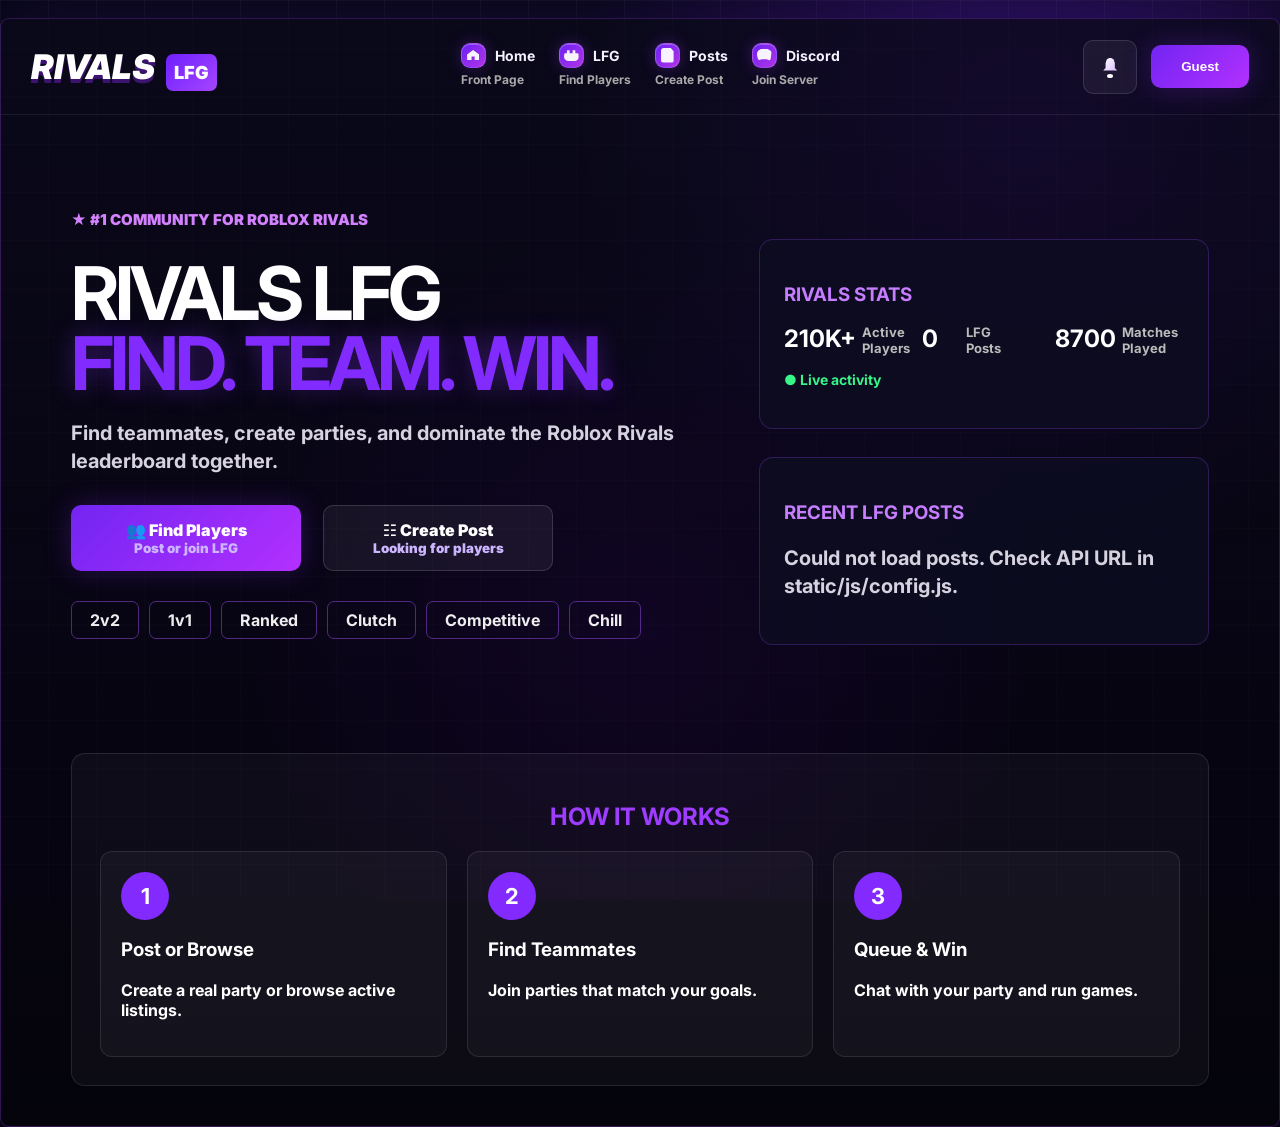
==== commit 6bc9acbc: "Update index.html" ====
--- a/index.html
+++ b/index.html
@@ -1 +1,182 @@
-<!doctype html><html lang="en"><head><meta charset="utf-8"><meta name="viewport" content="width=device-width,initial-scale=1"><title>Rivals LFG</title><link href="https://fonts.googleapis.com/css2?family=Inter:wght@400;600;700;800;900&display=swap" rel="stylesheet"><link rel="stylesheet" href="static/css/style.css"></head><body><div class="site"><nav class="nav"><a class="logo" href="index.html">RIVALS <span>LFG</span></a><div class="navlinks"><a class="navitem" data-nav="home" href="index.html"><b><span class="nav-ico ico-home"></span> Home</b><small>Front Page</small></a><a class="navitem" data-nav="lfg" href="find-players.html"><b><span class="nav-ico ico-lfg"></span> LFG</b><small>Find Players</small></a><a class="navitem" data-nav="posts" href="create-post.html"><b><span class="nav-ico ico-posts"></span> Posts</b><small>Create Post</small></a><a class="navitem" target="_blank" href="https://discord.com"><b><span class="nav-ico ico-discord"></span> Discord</b><small>Join Server</small></a></div><div class="navright"><button id="bell" class="bell" type="button"><i class="bell-icon"></i></button><div class="profile"><button id="profileBtn" class="loginbtn" type="button">Loading...</button><div class="profilemenu"><strong id="profileName">Loading...</strong><small id="profileMeta">Session loading</small><a href="#" id="profileParties">My Parties via Bell</a><a href="#" id="resetSession">Reset Session</a></div></div></div></nav><div id="notifyPanel" class="notify-panel"><div class="notify-head"><b>Notifications & My Parties</b><button id="closeNotify" type="button">×</button></div><div id="notifyContent" class="notify-content"></div></div><main class="hero"><section><div class="badge">★ #1 COMMUNITY FOR ROBLOX RIVALS</div><h1>RIVALS LFG <span>FIND. TEAM. WIN.</span></h1><p>Find teammates, create parties, and dominate the Rivals leaderboards together!</p><div class="hero-actions"><a class="primary" href="find-players.html">👥 Find Players<small>Post or join LFG</small></a><a class="secondary" href="create-post.html">☷ Create Post<small>Looking for players</small></a></div><div class="tags-mini"><a href="find-players.html?tag=2v2">2v2</a><a href="find-players.html?tag=1v1">1v1</a><a href="find-players.html?tag=Ranked">Ranked</a><a href="find-players.html?tag=Clutch">Clutch</a><a href="find-players.html?tag=Competitive">Competitive</a><a href="find-players.html?tag=Chill">Chill</a></div></section><aside class="home-side"><div class="glass stats"><h3>RIVALS STATS</h3><div><strong id="homeActive">8600</strong><span>Active Players</span><strong id="homePosts">0</strong><span>LFG Posts</span><strong id="homeMatches">8700</strong><span>Matches Played</span></div><p class="live">● Live activity</p></div><div class="glass recent"><h3>RECENT LFG POSTS</h3><div id="recentPosts"><p>Loading posts...</p></div></div></aside></main><section class="how"><h2>HOW IT WORKS</h2><div><article><b>1</b><h3>Post or Browse</h3><p>Create a real party or browse active listings.</p></article><article><b>2</b><h3>Find Teammates</h3><p>Join parties that match your goals.</p></article><article><b>3</b><h3>Queue & Win</h3><p>Chat with your party and run games.</p></article></div></section></div><script src="static/js/config.js"></script><script src="static/js/common.js?v=2"></script><script src="static/js/index.js"></script></body></html>
+<!doctype html>
+<html lang="en">
+<head>
+<meta charset="utf-8">
+<meta name="viewport" content="width=device-width, initial-scale=1, viewport-fit=cover">
+
+<title>Rivals LFG | Roblox Rivals Find Players, Teams & Discord</title>
+
+<meta name="description" content="Rivals LFG is the #1 Roblox Rivals community to find players, create parties, and dominate ranked matches. Join LFG posts, build squads, and connect instantly.">
+<meta name="keywords" content="Roblox Rivals, Rivals LFG, Roblox Rivals Discord, find teammates Roblox Rivals, Rivals parties, Roblox competitive LFG, 1v1 2v2 Rivals, ranked Rivals matchmaking">
+<meta name="author" content="Rivals LFG">
+
+<link rel="canonical" href="https://rivalslfg.com/">
+
+<!-- Open Graph -->
+<meta property="og:title" content="Rivals LFG | Find Roblox Rivals Players & Teams">
+<meta property="og:description" content="Join the #1 Roblox Rivals LFG hub. Find teammates, create parties, and dominate ranked matches together.">
+<meta property="og:type" content="website">
+<meta property="og:url" content="https://rivalslfg.com/">
+<meta property="og:image" content="https://rivalslfg.com/static/img/og-banner.png">
+
+<!-- Twitter Card -->
+<meta name="twitter:card" content="summary_large_image">
+<meta name="twitter:title" content="Rivals LFG | Roblox Rivals Teams & LFG">
+<meta name="twitter:description" content="Find teammates, create parties, and win more in Roblox Rivals. Join the community.">
+<meta name="twitter:image" content="https://rivalslfg.com/static/img/og-banner.png">
+
+<link href="https://fonts.googleapis.com/css2?family=Inter:wght@400;600;700;800;900&display=swap" rel="stylesheet">
+<link rel="stylesheet" href="static/css/style.css">
+
+<!-- Structured Data -->
+<script type="application/ld+json">
+{
+  "@context": "https://schema.org",
+  "@type": "WebSite",
+  "name": "Rivals LFG",
+  "url": "https://rivalslfg.com/",
+  "description": "Roblox Rivals LFG platform to find teammates, create parties, and join competitive matches.",
+  "potentialAction": {
+    "@type": "SearchAction",
+    "target": "https://rivalslfg.com/find-players.html?q={search_term_string}",
+    "query-input": "required name=search_term_string"
+  }
+}
+</script>
+</head>
+
+<body>
+<div class="site">
+
+<nav class="nav">
+  <a class="logo" href="index.html">RIVALS <span>LFG</span></a>
+
+  <div class="navlinks">
+    <a class="navitem" data-nav="home" href="index.html"><b><span class="nav-ico ico-home"></span> Home</b><small>Front Page</small></a>
+    <a class="navitem" data-nav="lfg" href="find-players.html"><b><span class="nav-ico ico-lfg"></span> LFG</b><small>Find Players</small></a>
+    <a class="navitem" data-nav="posts" href="create-post.html"><b><span class="nav-ico ico-posts"></span> Posts</b><small>Create Post</small></a>
+
+    <a class="navitem" target="_blank" href="https://discord.gg/rblxrivals">
+      <b><span class="nav-ico ico-discord"></span> Discord</b>
+      <small>Join Server</small>
+    </a>
+  </div>
+
+  <div class="navright">
+    <button id="bell" class="bell" type="button"><i class="bell-icon"></i></button>
+
+    <div class="profile">
+      <button id="profileBtn" class="loginbtn" type="button">Loading...</button>
+      <div class="profilemenu">
+        <strong id="profileName">Loading...</strong>
+        <small id="profileMeta">Session loading</small>
+        <a href="#" id="profileParties">My Parties via Bell</a>
+        <a href="#" id="resetSession">Reset Session</a>
+      </div>
+    </div>
+  </div>
+</nav>
+
+<div id="notifyPanel" class="notify-panel">
+  <div class="notify-head">
+    <b>Notifications & My Parties</b>
+    <button id="closeNotify" type="button">×</button>
+  </div>
+  <div id="notifyContent" class="notify-content"></div>
+</div>
+
+<main class="hero">
+
+<section>
+  <div class="badge">★ #1 COMMUNITY FOR ROBLOX RIVALS</div>
+
+  <h1>RIVALS LFG <span>FIND. TEAM. WIN.</span></h1>
+
+  <p>Find teammates, create parties, and dominate the Roblox Rivals leaderboard together.</p>
+
+  <div class="hero-actions">
+    <a class="primary" href="find-players.html">👥 Find Players<small>Post or join LFG</small></a>
+    <a class="secondary" href="create-post.html">☷ Create Post<small>Looking for players</small></a>
+  </div>
+
+  <div class="tags-mini">
+    <a href="find-players.html?tag=2v2">2v2</a>
+    <a href="find-players.html?tag=1v1">1v1</a>
+    <a href="find-players.html?tag=Ranked">Ranked</a>
+    <a href="find-players.html?tag=Clutch">Clutch</a>
+    <a href="find-players.html?tag=Competitive">Competitive</a>
+    <a href="find-players.html?tag=Chill">Chill</a>
+  </div>
+</section>
+
+<aside class="home-side">
+
+<div class="glass stats">
+  <h3>RIVALS STATS</h3>
+
+  <div class="stats-grid">
+    <div class="stat">
+      <strong>210K+</strong>
+      <span>Active Players</span>
+    </div>
+
+    <div class="stat">
+      <strong id="homePosts">0</strong>
+      <span>LFG Posts</span>
+    </div>
+
+    <div class="stat">
+      <strong id="homeMatches">8700</strong>
+      <span>Matches Played</span>
+    </div>
+  </div>
+
+  <p class="live">● Live activity</p>
+</div>
+
+<div class="glass recent">
+  <h3>RECENT LFG POSTS</h3>
+  <div id="recentPosts"><p>Loading posts...</p></div>
+</div>
+
+</aside>
+
+</main>
+
+<section class="how">
+  <h2>HOW IT WORKS</h2>
+
+  <div>
+    <article><b>1</b><h3>Post or Browse</h3><p>Create a real party or browse active listings.</p></article>
+    <article><b>2</b><h3>Find Teammates</h3><p>Join parties that match your goals.</p></article>
+    <article><b>3</b><h3>Queue & Win</h3><p>Chat with your party and run games.</p></article>
+  </div>
+</section>
+
+</div>
+
+<!-- Mobile-friendly fix (safe override if CSS lacks it) -->
+<style>
+.stats-grid{
+  display:grid;
+  grid-template-columns: 1fr;
+  gap:14px;
+}
+.stat{
+  display:flex;
+  flex-direction:column;
+  align-items:flex-start;
+}
+@media (min-width: 768px){
+  .stats-grid{
+    grid-template-columns: 1fr;
+  }
+}
+</style>
+
+<script src="static/js/config.js"></script>
+<script src="static/js/common.js?v=2"></script>
+<script src="static/js/index.js"></script>
+
+</body>
+</html>
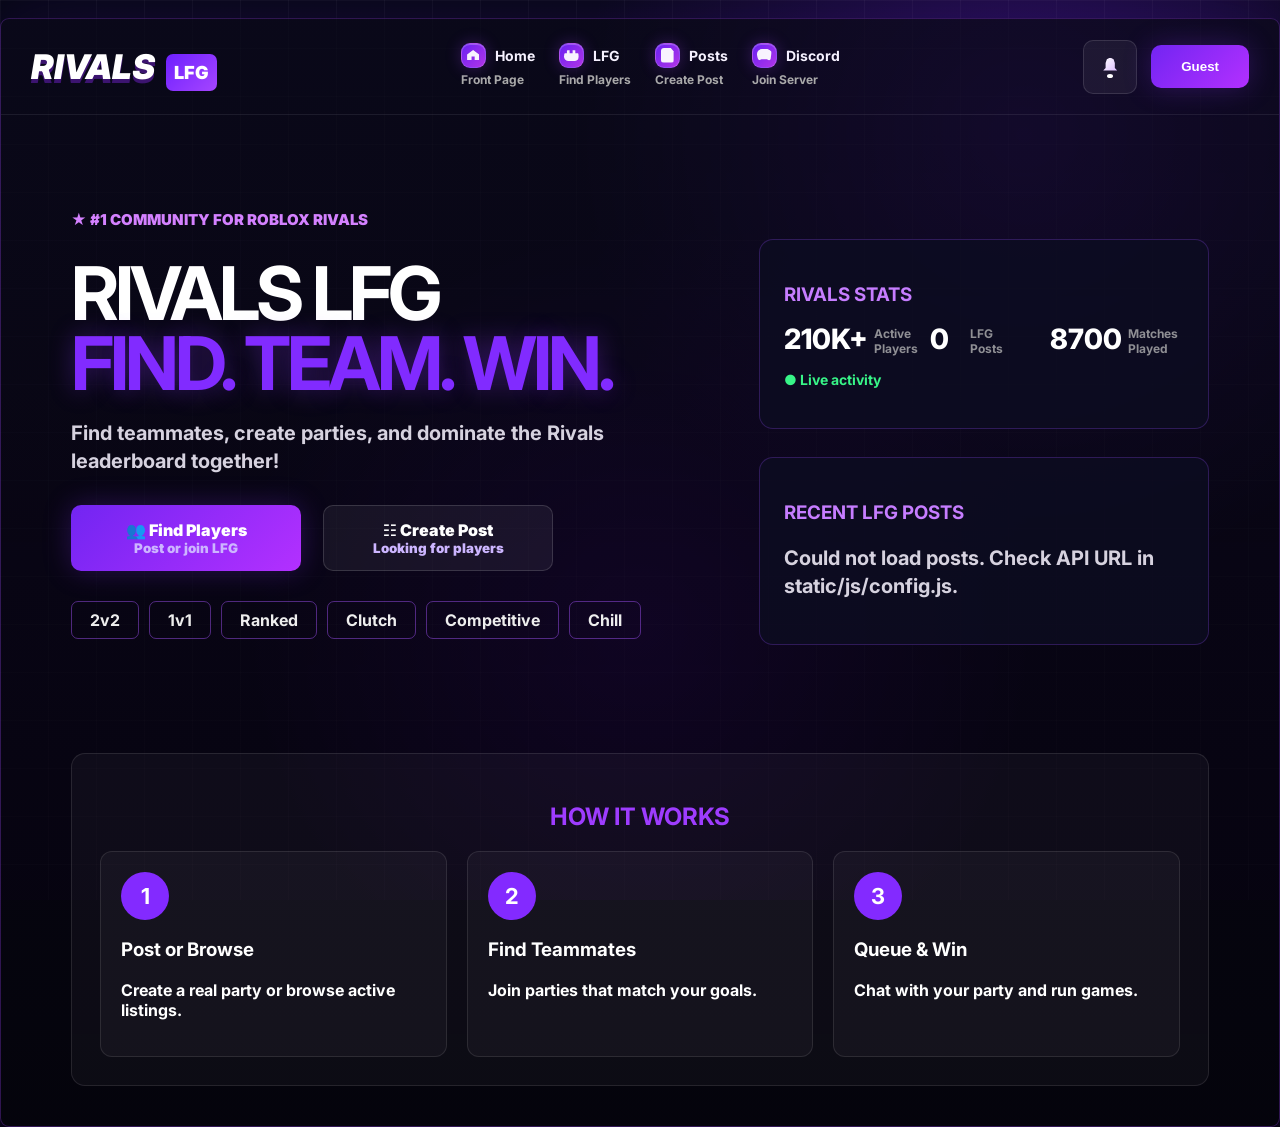
==== commit 80e8e16f: "Update index.html" ====
--- a/index.html
+++ b/index.html
@@ -2,59 +2,70 @@
 <html lang="en">
 <head>
 <meta charset="utf-8">
-<meta name="viewport" content="width=device-width, initial-scale=1, viewport-fit=cover">
+<meta name="viewport" content="width=device-width, initial-scale=1">
 
-<title>Rivals LFG | Roblox Rivals Find Players, Teams & Discord</title>
-
-<meta name="description" content="Rivals LFG is the #1 Roblox Rivals community to find players, create parties, and dominate ranked matches. Join LFG posts, build squads, and connect instantly.">
-<meta name="keywords" content="Roblox Rivals, Rivals LFG, Roblox Rivals Discord, find teammates Roblox Rivals, Rivals parties, Roblox competitive LFG, 1v1 2v2 Rivals, ranked Rivals matchmaking">
-<meta name="author" content="Rivals LFG">
-
-<link rel="canonical" href="https://rivalslfg.com/">
-
-<!-- Open Graph -->
-<meta property="og:title" content="Rivals LFG | Find Roblox Rivals Players & Teams">
-<meta property="og:description" content="Join the #1 Roblox Rivals LFG hub. Find teammates, create parties, and dominate ranked matches together.">
-<meta property="og:type" content="website">
-<meta property="og:url" content="https://rivalslfg.com/">
-<meta property="og:image" content="https://rivalslfg.com/static/img/og-banner.png">
-
-<!-- Twitter Card -->
-<meta name="twitter:card" content="summary_large_image">
-<meta name="twitter:title" content="Rivals LFG | Roblox Rivals Teams & LFG">
-<meta name="twitter:description" content="Find teammates, create parties, and win more in Roblox Rivals. Join the community.">
-<meta name="twitter:image" content="https://rivalslfg.com/static/img/og-banner.png">
+<title>Rivals LFG</title>
 
 <link href="https://fonts.googleapis.com/css2?family=Inter:wght@400;600;700;800;900&display=swap" rel="stylesheet">
 <link rel="stylesheet" href="static/css/style.css">
 
-<!-- Structured Data -->
-<script type="application/ld+json">
-{
-  "@context": "https://schema.org",
-  "@type": "WebSite",
-  "name": "Rivals LFG",
-  "url": "https://rivalslfg.com/",
-  "description": "Roblox Rivals LFG platform to find teammates, create parties, and join competitive matches.",
-  "potentialAction": {
-    "@type": "SearchAction",
-    "target": "https://rivalslfg.com/find-players.html?q={search_term_string}",
-    "query-input": "required name=search_term_string"
+<!-- FIX: Stats layout -->
+<style>
+.stats-grid{
+  display:flex;
+  flex-direction:column;
+  gap:14px;
+}
+
+.stat{
+  display:flex;
+  flex-direction:column;
+  align-items:flex-start;
+}
+
+.stat strong{
+  font-size:28px;
+  font-weight:800;
+  line-height:1.1;
+}
+
+.stat span{
+  font-size:12px;
+  opacity:0.75;
+  margin-top:2px;
+}
+
+@media (max-width:768px){
+  .stat strong{
+    font-size:24px;
   }
 }
-</script>
+</style>
+
 </head>
 
 <body>
+
 <div class="site">
 
 <nav class="nav">
   <a class="logo" href="index.html">RIVALS <span>LFG</span></a>
 
   <div class="navlinks">
-    <a class="navitem" data-nav="home" href="index.html"><b><span class="nav-ico ico-home"></span> Home</b><small>Front Page</small></a>
-    <a class="navitem" data-nav="lfg" href="find-players.html"><b><span class="nav-ico ico-lfg"></span> LFG</b><small>Find Players</small></a>
-    <a class="navitem" data-nav="posts" href="create-post.html"><b><span class="nav-ico ico-posts"></span> Posts</b><small>Create Post</small></a>
+    <a class="navitem" data-nav="home" href="index.html">
+      <b><span class="nav-ico ico-home"></span> Home</b>
+      <small>Front Page</small>
+    </a>
+
+    <a class="navitem" data-nav="lfg" href="find-players.html">
+      <b><span class="nav-ico ico-lfg"></span> LFG</b>
+      <small>Find Players</small>
+    </a>
+
+    <a class="navitem" data-nav="posts" href="create-post.html">
+      <b><span class="nav-ico ico-posts"></span> Posts</b>
+      <small>Create Post</small>
+    </a>
 
     <a class="navitem" target="_blank" href="https://discord.gg/rblxrivals">
       <b><span class="nav-ico ico-discord"></span> Discord</b>
@@ -67,6 +78,7 @@
 
     <div class="profile">
       <button id="profileBtn" class="loginbtn" type="button">Loading...</button>
+
       <div class="profilemenu">
         <strong id="profileName">Loading...</strong>
         <small id="profileMeta">Session loading</small>
@@ -88,15 +100,21 @@
 <main class="hero">
 
 <section>
+
   <div class="badge">★ #1 COMMUNITY FOR ROBLOX RIVALS</div>
 
   <h1>RIVALS LFG <span>FIND. TEAM. WIN.</span></h1>
 
-  <p>Find teammates, create parties, and dominate the Roblox Rivals leaderboard together.</p>
+  <p>Find teammates, create parties, and dominate the Rivals leaderboard together!</p>
 
   <div class="hero-actions">
-    <a class="primary" href="find-players.html">👥 Find Players<small>Post or join LFG</small></a>
-    <a class="secondary" href="create-post.html">☷ Create Post<small>Looking for players</small></a>
+    <a class="primary" href="find-players.html">
+      👥 Find Players<small>Post or join LFG</small>
+    </a>
+
+    <a class="secondary" href="create-post.html">
+      ☷ Create Post<small>Looking for players</small>
+    </a>
   </div>
 
   <div class="tags-mini">
@@ -107,6 +125,7 @@
     <a href="find-players.html?tag=Competitive">Competitive</a>
     <a href="find-players.html?tag=Chill">Chill</a>
   </div>
+
 </section>
 
 <aside class="home-side">
@@ -115,8 +134,9 @@
   <h3>RIVALS STATS</h3>
 
   <div class="stats-grid">
+
     <div class="stat">
-      <strong>210K+</strong>
+      <strong id="homeActive">210K+</strong>
       <span>Active Players</span>
     </div>
 
@@ -129,6 +149,7 @@
       <strong id="homeMatches">8700</strong>
       <span>Matches Played</span>
     </div>
+
   </div>
 
   <p class="live">● Live activity</p>
@@ -144,35 +165,18 @@
 </main>
 
 <section class="how">
-  <h2>HOW IT WORKS</h2>
 
-  <div>
-    <article><b>1</b><h3>Post or Browse</h3><p>Create a real party or browse active listings.</p></article>
-    <article><b>2</b><h3>Find Teammates</h3><p>Join parties that match your goals.</p></article>
-    <article><b>3</b><h3>Queue & Win</h3><p>Chat with your party and run games.</p></article>
-  </div>
+<h2>HOW IT WORKS</h2>
+
+<div>
+  <article><b>1</b><h3>Post or Browse</h3><p>Create a real party or browse active listings.</p></article>
+  <article><b>2</b><h3>Find Teammates</h3><p>Join parties that match your goals.</p></article>
+  <article><b>3</b><h3>Queue & Win</h3><p>Chat with your party and run games.</p></article>
+</div>
+
 </section>
 
 </div>
-
-<!-- Mobile-friendly fix (safe override if CSS lacks it) -->
-<style>
-.stats-grid{
-  display:grid;
-  grid-template-columns: 1fr;
-  gap:14px;
-}
-.stat{
-  display:flex;
-  flex-direction:column;
-  align-items:flex-start;
-}
-@media (min-width: 768px){
-  .stats-grid{
-    grid-template-columns: 1fr;
-  }
-}
-</style>
 
 <script src="static/js/config.js"></script>
 <script src="static/js/common.js?v=2"></script>
